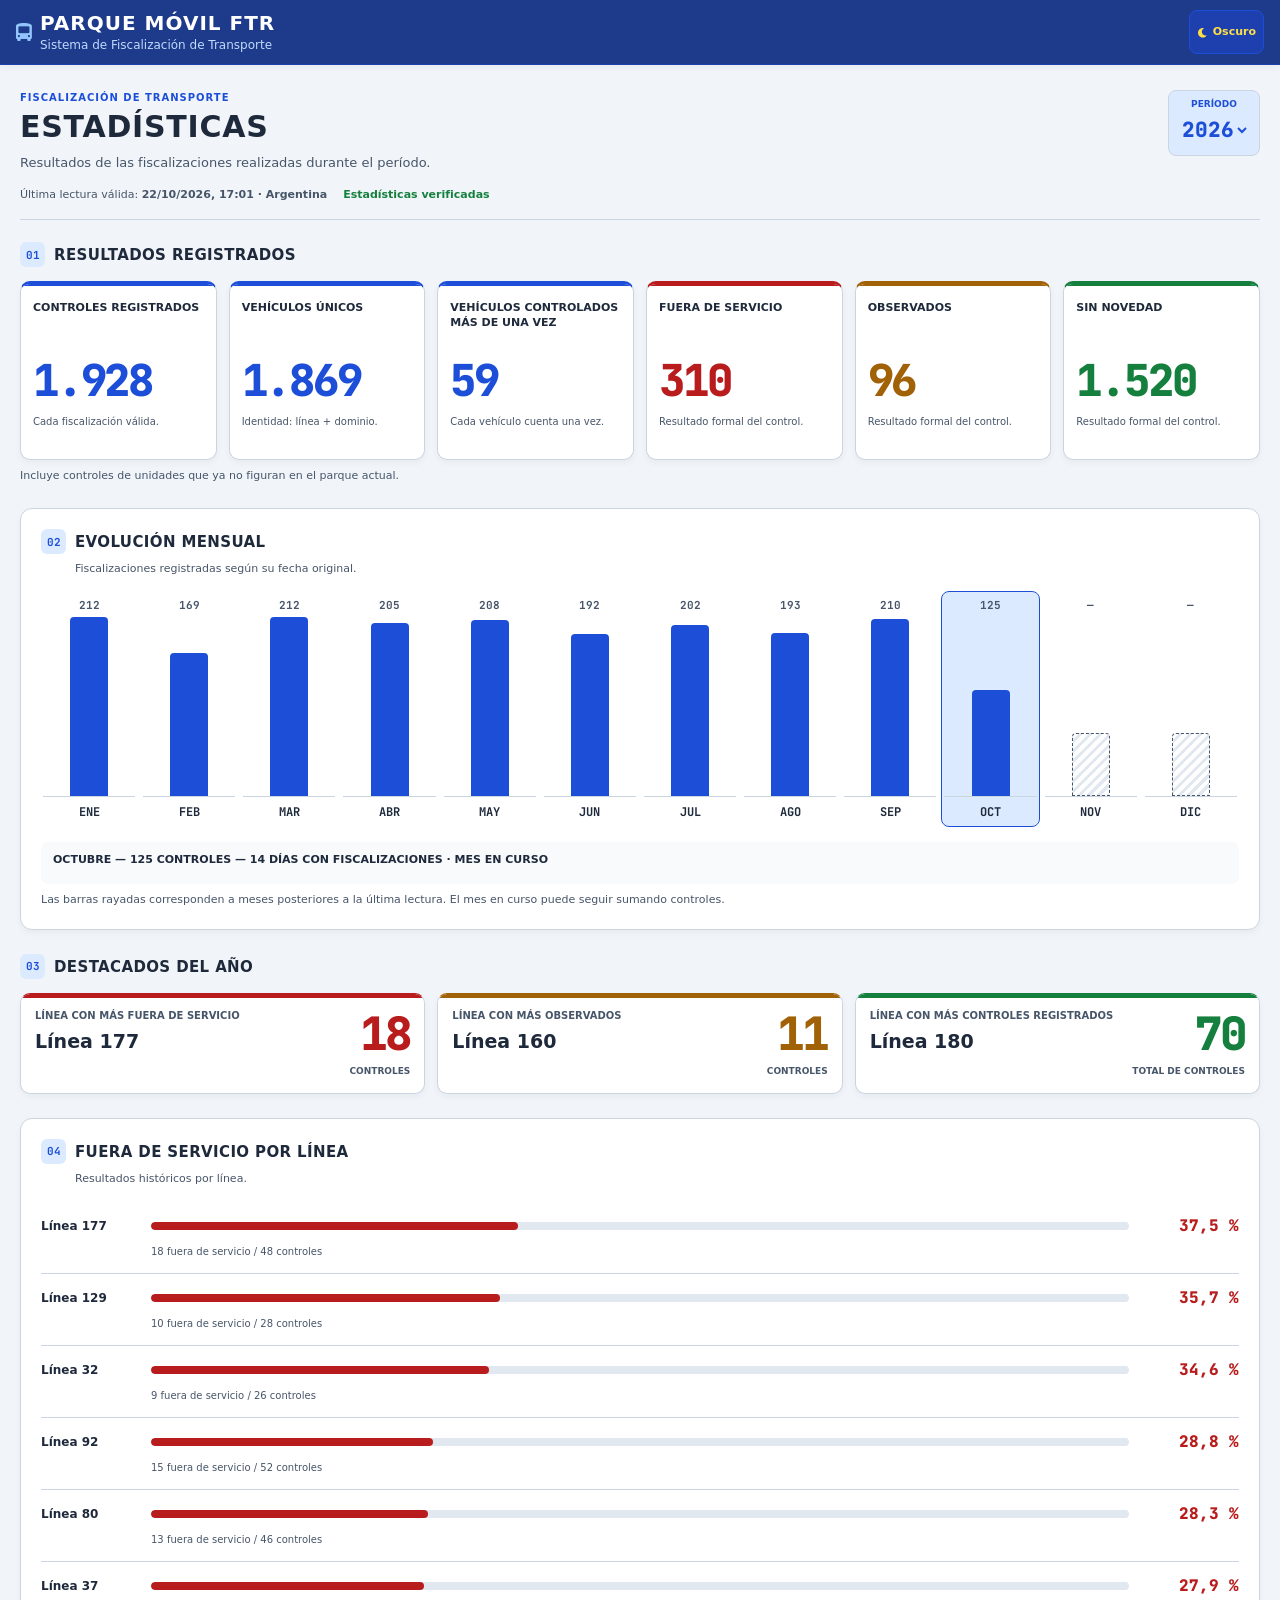
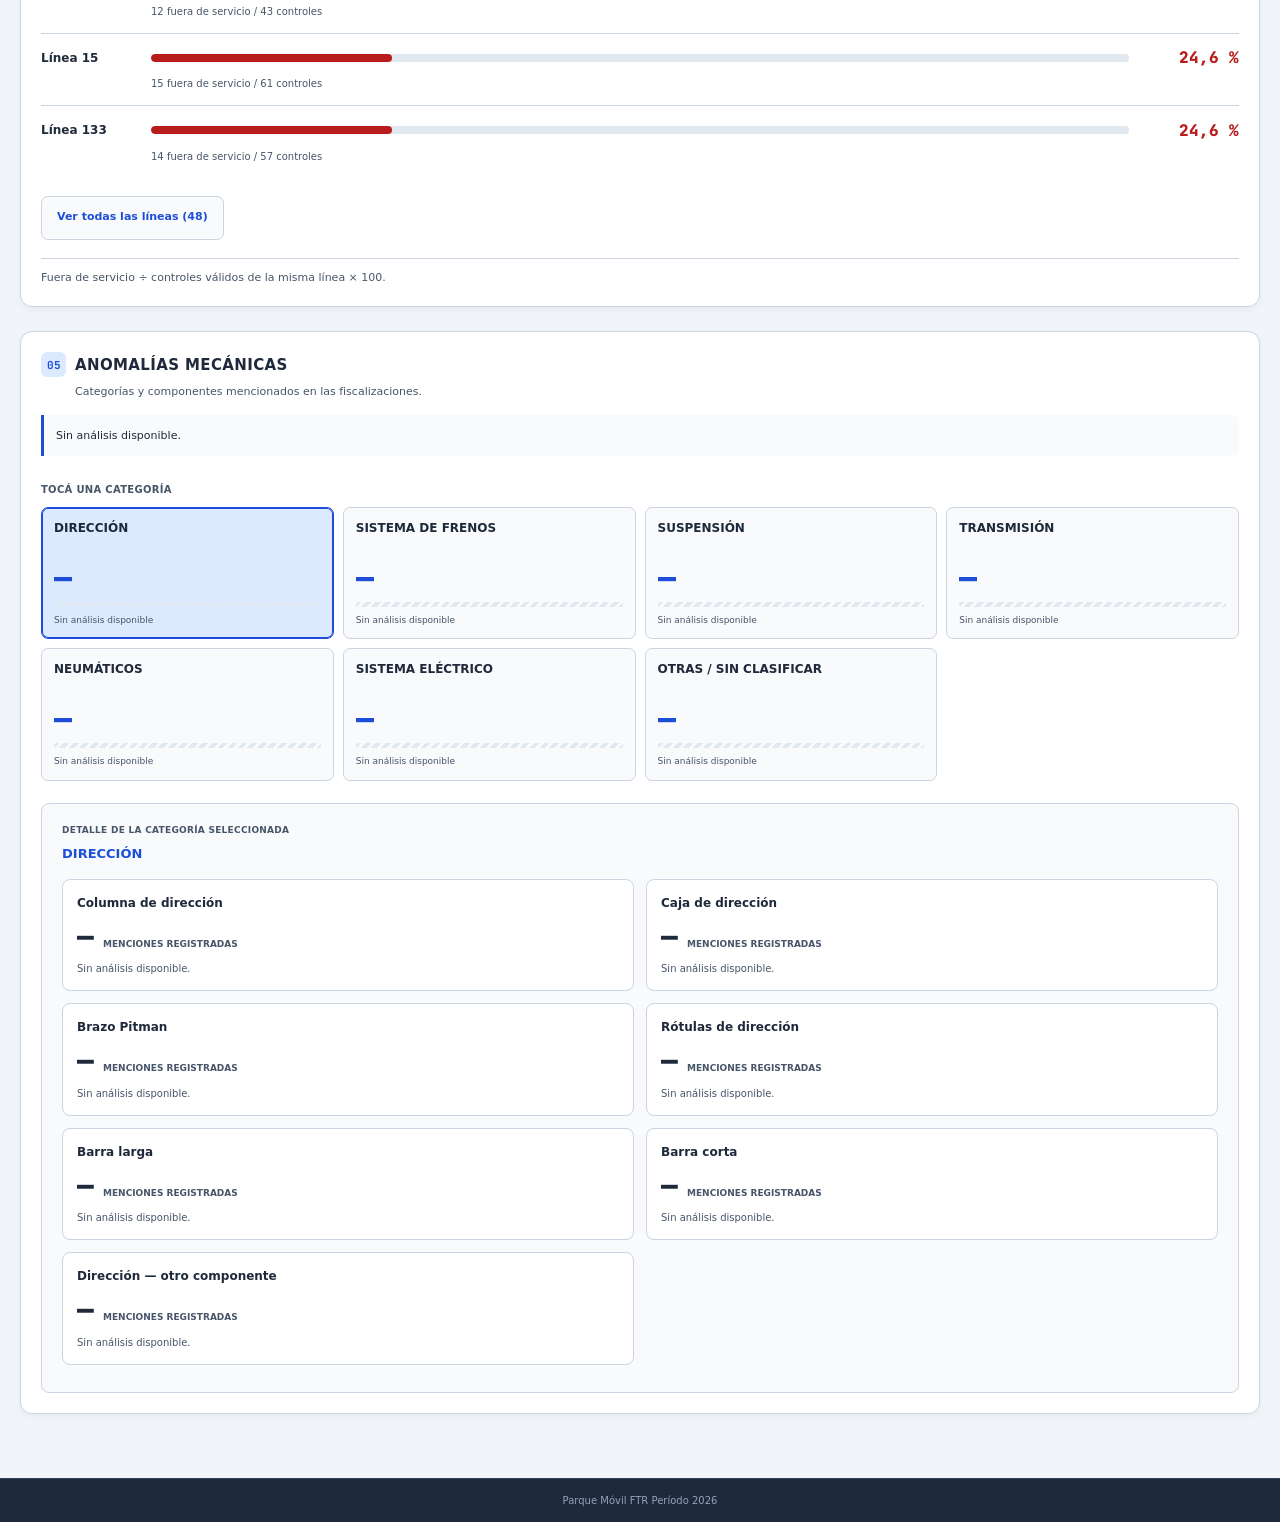
==== estadisticas.html @ b4855cb6 "FTR: diccionario administrativo, historicos aislados y cliente 06.3.5" ====
<!DOCTYPE html>
<html lang="es" class="light">
<head>
  <meta charset="utf-8">
  <meta name="viewport" content="width=device-width, initial-scale=1">
  <meta name="robots" content="noindex">
  <title>Estadísticas — Parque Móvil FTR</title>
  <link rel="preconnect" href="https://fonts.googleapis.com">
  <link rel="preconnect" href="https://fonts.gstatic.com" crossorigin>
  <link href="https://fonts.googleapis.com/css2?family=JetBrains+Mono:wght@700;800&display=swap" rel="stylesheet">
  <link href="https://cdnjs.cloudflare.com/ajax/libs/font-awesome/6.0.0/css/all.min.css" rel="stylesheet">
  <link rel="stylesheet" href="ftr-estadisticas.css">
  <script>try { document.documentElement.classList.toggle('dark', localStorage.getItem('theme') === 'dark' || (!localStorage.getItem('theme') && matchMedia('(prefers-color-scheme: dark)').matches)); } catch (_) {}</script>
  <script src="ftr-datos.js" defer></script>
  <script src="ftr-estadisticas.js" defer></script>
</head>
<body>
  <header class="site-header">
    <div class="header-inner">
      <div class="brand"><i class="fa-solid fa-bus-simple" aria-hidden="true"></i><div><div class="brand-title">Parque Móvil FTR</div><p>Sistema de Fiscalización de Transporte</p></div></div>
      <button id="themeButton" class="theme-button" type="button" aria-label="Cambiar a modo oscuro"><i id="themeIcon" class="fa-solid fa-moon" aria-hidden="true"></i><span id="themeText">Oscuro</span></button>
    </div>
  </header>
  <main id="statistics" data-status="loading">
    <div class="page-heading"><div><p class="eyebrow">FISCALIZACIÓN DE TRANSPORTE</p><h1>ESTADÍSTICAS</h1><p class="subtitle">Resultados de las fiscalizaciones realizadas durante el período.</p></div><div class="period-badge"><label for="periodSelect">PERÍODO</label><select id="periodSelect" aria-label="Período estadístico" disabled><option>—</option></select></div></div>
    <div class="reading-meta"><p>Última lectura válida: <time id="lastRead">—</time></p><span id="availability" class="availability" role="status">Verificando datos…</span></div>
    <p id="loadError" class="notice" hidden></p>
    <p id="historicalNote" class="section-note historical-note" hidden></p>
    <noscript><p class="notice">Activá JavaScript para consultar las estadísticas y sus gráficos.</p></noscript>

    <section aria-labelledby="resultsTitle">
      <div class="section-heading"><span class="section-number" aria-hidden="true">01</span><h2 id="resultsTitle">RESULTADOS REGISTRADOS</h2></div>
      <div id="metrics" class="metric-grid" aria-busy="true"></div>
      <p class="section-note">Incluye controles de unidades que ya no figuran en el parque actual.</p>
    </section>

    <section class="panel" aria-labelledby="monthlyTitle">
      <div class="section-heading"><span class="section-number" aria-hidden="true">02</span><div><h2 id="monthlyTitle">EVOLUCIÓN MENSUAL</h2><p class="section-note">Fiscalizaciones registradas según su fecha original.</p></div></div>
      <div id="months" class="month-chart" role="group" aria-label="Controles registrados por mes"></div>
      <p id="monthSelection" class="chart-selection" aria-live="polite">Tocá un mes para consultar controles y días con fiscalizaciones.</p>
      <p class="section-note">Las barras rayadas corresponden a meses posteriores a la última lectura. El mes en curso puede seguir sumando controles.</p>
    </section>

    <section aria-labelledby="highlightsTitle">
      <div class="section-heading"><span class="section-number" aria-hidden="true">03</span><h2 id="highlightsTitle">DESTACADOS DEL AÑO</h2></div>
      <div id="highlights" class="highlight-grid"></div>
    </section>

    <section class="panel" aria-labelledby="proportionTitle">
      <div class="section-heading"><span class="section-number" aria-hidden="true">04</span><div><h2 id="proportionTitle">FUERA DE SERVICIO POR LÍNEA</h2><p class="section-note">Resultados históricos por línea.</p></div></div>
      <div id="ratios" class="ratio-list"></div>
      <button id="showLines" type="button" class="secondary-button" aria-expanded="false" hidden>Ver todas las líneas</button>
      <div id="smallSamples" hidden><h3 class="subheading">MUESTRAS PEQUEÑAS O SIN CONTROLES</h3><p class="section-note">Se muestran aparte. Con pocos controles, un caso puede cambiar mucho el porcentaje.</p><div id="smallRatios" class="ratio-list"></div></div>
      <p class="section-note formula">Fuera de servicio ÷ controles válidos de la misma línea × 100.</p>
    </section>

    <section class="panel" aria-labelledby="mechanicsTitle">
      <div class="section-heading"><span class="section-number" aria-hidden="true">05</span><div><h2 id="mechanicsTitle">ANOMALÍAS MECÁNICAS</h2><p class="section-note">Categorías y componentes mencionados en las fiscalizaciones.</p></div></div>
      <p id="mechanicsStatus" class="notice">Sin análisis disponible.</p>
      <p id="mechanicsCoverage" class="section-note"></p>
      <div class="mechanics-layout"><div><p class="subheading">TOCÁ UNA CATEGORÍA</p><div id="categories" class="category-list" role="group" aria-label="Categorías mecánicas"></div></div><div id="componentPanel" class="component-panel" role="region" aria-labelledby="componentTitle" aria-live="polite"><p class="subheading">DETALLE DE LA CATEGORÍA SELECCIONADA</p><h3 id="componentTitle">DIRECCIÓN</h3><div id="components" class="component-grid"></div><p id="componentNote" class="section-note"></p></div></div>
    </section>
  </main>
  <footer>Parque Móvil FTR <span id="footerPeriod"></span></footer>
</body>
</html>
---- ftr-estadisticas.css ----
:root{color-scheme:light;--bg:#f1f5f9;--panel:#fff;--ink:#1e293b;--muted:#475569;--line:#cbd5e1;--soft:#f8fafc;--blue:#1d4ed8;--blue-soft:#dbeafe;--red:#b91c1c;--orange:#92400e;--green:#15803d;--track:#e2e8f0;--shadow:0 3px 7px #0f172a0b}
:root.dark{color-scheme:dark;--bg:#020617;--panel:#0f172a;--ink:#f1f5f9;--muted:#94a3b8;--line:#334155;--soft:#1e293b;--blue:#60a5fa;--blue-soft:#172554;--red:#f87171;--orange:#fbbf24;--green:#4ade80;--track:#263449;--shadow:0 3px 7px #0002}
*{box-sizing:border-box}body{margin:0;background:var(--bg);color:var(--ink);font-family:ui-sans-serif,system-ui,-apple-system,BlinkMacSystemFont,"Segoe UI",sans-serif;line-height:1.5}button{font:inherit;color:inherit;cursor:pointer}button:focus-visible{outline:3px solid var(--blue);outline-offset:3px}button:disabled{cursor:default}p,h1,h2,h3{margin:0}[hidden]{display:none!important}.site-header{background:#1e3a8a;color:#fff;border-bottom:1px solid #1e40af;box-shadow:var(--shadow)}.dark .site-header{background:#0f172a;border-color:#1e293b}.header-inner{max-width:1280px;margin:auto;padding:10px 12px;display:flex;justify-content:space-between;align-items:center;gap:8px}.brand{display:flex;align-items:center;gap:8px}.brand>i{font-size:18px;color:#93c5fd}.brand-title{font-size:16px;font-weight:900;letter-spacing:.05em;line-height:1.25;text-transform:uppercase}.brand p{font-size:9px;color:#bfdbfe}.dark .brand p{color:#94a3b8}.theme-button{display:flex;align-items:center;justify-content:center;gap:5px;min-width:44px;min-height:44px;background:#1e40af;border:1px solid #1d4ed8;border-radius:8px;color:#fde047;font-weight:700;font-size:11px;padding:7px}.dark .theme-button{background:#1e293b;border-color:#334155}.theme-button span{display:none}main{max-width:1280px;padding:22px 12px 32px;margin:auto}.page-heading{display:flex;align-items:flex-start;justify-content:space-between;gap:12px}.eyebrow{font-size:9px;letter-spacing:.1em;color:var(--blue);font-weight:800;margin-bottom:4px}h1{font-size:25px;letter-spacing:.025em;font-weight:900;line-height:1.2}.subtitle{font-size:12px;color:var(--muted);max-width:480px;margin-top:8px}.period-badge{flex-shrink:0;text-align:center;background:var(--blue-soft);border:1px solid var(--line);border-radius:8px;color:var(--blue);font-size:9px;font-weight:800;padding:7px 10px}.period-badge strong{display:block;font:800 21px "JetBrains Mono",monospace}.reading-meta{display:flex;flex-wrap:wrap;align-items:center;gap:8px 16px;padding:14px 0 16px;color:var(--muted);font-size:10px;border-bottom:1px solid var(--line);margin-bottom:22px}.reading-meta time{font-weight:700}.availability{font-weight:700;color:var(--green)}.availability.error{color:var(--orange)}section{margin:0 0 24px}.section-heading{display:flex;align-items:flex-start;gap:9px;margin-bottom:14px}.section-number{display:inline-flex;align-items:center;justify-content:center;flex-shrink:0;background:var(--blue-soft);color:var(--blue);width:25px;height:25px;border-radius:6px;font:700 11px "JetBrains Mono",monospace}h2{font-size:13px;line-height:1.4;font-weight:900;letter-spacing:.025em;padding-top:3px}.section-note{font-size:11px;line-height:1.6;color:var(--muted);margin-top:7px}.panel{background:var(--panel);border:1px solid var(--line);border-radius:12px;padding:16px 12px;box-shadow:var(--shadow)}.metric-grid{display:grid;grid-template-columns:repeat(2,minmax(0,1fr));gap:9px}.metric{position:relative;min-width:0;padding:14px 12px;background:var(--panel);border:1px solid var(--line);border-top:3px solid var(--blue);border-radius:10px;box-shadow:var(--shadow)}.metric-label{font-size:10px;font-weight:800;line-height:1.4;min-height:42px;max-width:170px}.metric-value{font:800 29px "JetBrains Mono",monospace;letter-spacing:-.05em;line-height:1.4;color:var(--blue)}.metric-help{font-size:10px;color:var(--muted);line-height:1.4;min-height:28px}.metric.red{border-top-color:var(--red)}.metric.red .metric-value{color:var(--red)}.metric.orange{border-top-color:var(--orange)}.metric.orange .metric-value{color:var(--orange)}.metric.green{border-top-color:var(--green)}.metric.green .metric-value{color:var(--green)}.month-chart{display:grid;grid-template-columns:repeat(6,minmax(0,1fr));gap:16px 4px}.month{border:0;border-radius:7px;background:transparent;padding:6px 2px;min-width:0;min-height:44px}.month[aria-pressed=true]{background:var(--blue-soft);outline:1px solid var(--blue)}.bar-well{display:flex;align-items:flex-end;justify-content:center;height:108px;width:100%;border-bottom:1px solid var(--line)}.month-bar{width:min(70%,38px);height:var(--height,0%);background:var(--blue);border-radius:4px 4px 0 0;min-height:2px}.month.future .month-bar{height:35%;min-height:20px;border:1px dashed var(--muted);background:repeating-linear-gradient(135deg,transparent,transparent 4px,var(--track) 4px,var(--track) 7px)}.month.zero .month-bar{height:2px;background:var(--muted)}.month-label{display:block;margin-top:7px;font:700 10px "JetBrains Mono",monospace}.month-number{display:block;font:700 10px "JetBrains Mono",monospace;color:var(--muted);margin-bottom:5px}.chart-selection{border-radius:7px;background:var(--soft);padding:10px 12px;font-size:11px;font-weight:800;min-height:42px;margin-top:16px}.highlight-grid{display:grid;gap:9px}.highlight{padding:14px;border:1px solid var(--line);border-radius:10px;background:var(--panel);display:grid;grid-template-columns:minmax(0,1fr) auto;gap:9px;align-items:center;box-shadow:var(--shadow)}.highlight h3{font-size:10px;font-weight:800;line-height:1.5;color:var(--muted)}.highlight .winner{font-size:19px;font-weight:900;margin-top:4px}.highlight .count{font:800 25px "JetBrains Mono",monospace;color:var(--blue);text-align:right}.highlight .unit{font-size:9px;color:var(--muted);text-align:right}.tie{font-size:10px;color:var(--muted)}.ranking-note{font-size:11px;line-height:1.6;color:var(--muted);padding:10px 12px;background:var(--soft);border-radius:7px;margin-bottom:17px}.ratio-list{display:grid;gap:14px}.ratio-row{min-width:0}.ratio-label{display:flex;justify-content:space-between;gap:8px;align-items:baseline;font-size:12px;font-weight:800}.ratio-value{font:800 15px "JetBrains Mono",monospace;color:var(--red)}.track{height:7px;border-radius:4px;background:var(--track);overflow:hidden;margin:6px 0}.fill{height:100%;width:var(--width,0%);background:var(--red);border-radius:4px}.ratio-detail{font-size:10px;color:var(--muted)}.secondary-button{min-height:44px;margin-top:18px;border:1px solid var(--line);border-radius:7px;padding:9px 15px;font-size:11px;font-weight:800;background:var(--soft);color:var(--blue)}.secondary-button:hover{background:var(--blue-soft)}.subheading{font-size:10px;font-weight:800;letter-spacing:.03em;margin:14px 0 10px;color:var(--muted)}.formula{margin-top:18px;border-top:1px solid var(--line);padding-top:10px}.notice{background:var(--soft);border-left:3px solid var(--blue);border-radius:0 7px 7px 0;padding:12px;font-size:11px;line-height:1.6}.mechanics-layout{display:grid;gap:16px;margin-top:12px}.category-list{display:grid;gap:7px}.category{background:var(--soft);border:1px solid transparent;border-radius:7px;padding:12px;text-align:left;min-height:57px;width:100%}.category[aria-pressed=true]{background:var(--blue-soft);border-color:var(--blue)}.category-label{display:flex;align-items:center;justify-content:space-between;gap:8px;font-size:11px;font-weight:800}.category-value{font:700 12px "JetBrains Mono",monospace;color:var(--blue)}.category .track{height:5px;margin-bottom:0}.category .fill{background:var(--blue)}.category.pending .track{background:repeating-linear-gradient(135deg,var(--track),var(--track) 4px,transparent 4px,transparent 7px)}.component-panel{border:1px solid var(--line);border-radius:8px;padding:15px;background:var(--soft);align-self:start}.component-panel h3{font-size:13px;font-weight:900;color:var(--blue);margin-bottom:8px}.component{padding:10px 0;border-bottom:1px solid var(--line)}.component:last-child{border-bottom:0}.component-label{display:flex;justify-content:space-between;gap:10px;font-size:12px;font-weight:700}.component-count{font-family:"JetBrains Mono",monospace;flex-shrink:0}.component-states{font-size:10px;color:var(--muted);margin-top:5px;line-height:1.6}.mechanics-note{margin-top:15px}.empty{font-size:12px;color:var(--muted);padding:12px 0}footer{background:#1e293b;color:#94a3b8;text-align:center;font-size:10px;padding:14px;border-top:1px solid #334155}.dark footer{background:#020617}
@media(min-width:640px){.brand-title{font-size:20px}.brand p{font-size:12px}.theme-button span{display:inline}.header-inner{padding:10px 16px}main{padding:25px 20px 40px}.eyebrow{font-size:10px}h1{font-size:30px}.subtitle{font-size:13px}.reading-meta{font-size:11px}.panel{padding:20px}.metric-grid{grid-template-columns:repeat(3,minmax(0,1fr));gap:12px}.metric-label{font-size:11px}.highlight-grid{grid-template-columns:repeat(3,minmax(0,1fr));gap:12px}.highlight{display:block}.highlight .count,.highlight .unit{text-align:left}.highlight .count{margin-top:10px}.mechanics-layout{grid-template-columns:1fr 1fr;gap:22px}.month-chart{grid-template-columns:repeat(12,minmax(0,1fr))}.bar-well{height:158px}.month-label{font-size:10px}h2{font-size:15px}.ratio-list{grid-template-columns:repeat(2,minmax(0,1fr));gap:16px 28px}.ratio-value{font-size:16px}}
@media(min-width:1180px){.metric-grid{grid-template-columns:repeat(6,minmax(0,1fr))}.metric-value{font-size:32px}.metric-label{min-height:46px}.bar-well{height:180px}.month-label{font-size:12px}.month-number{font-size:11px}.highlight{display:grid}.highlight .count,.highlight .unit{text-align:right}.highlight .count{margin-top:0}}
@media(prefers-reduced-motion:no-preference){button{transition:background-color .15s,border-color .15s}}

/* V2: conservar la composición FTR; enfatizar cifras y ordenar los detalles. */
:root { --orange:#a16207; --amber-bar:#eab308; --neutral:#64748b; }
:root.dark { --orange:#fbbf24; --amber-bar:#fbbf24; --neutral:#94a3b8; }
select { font:inherit; }
select:focus-visible { outline:3px solid var(--blue); outline-offset:3px; }
.period-badge { padding:7px 9px; min-width:86px; }
.period-badge label { display:block; }
.period-badge select { display:block; width:100%; min-height:36px; background:transparent; color:var(--blue); border:0; font:800 21px "JetBrains Mono",monospace; cursor:pointer; }
.period-badge option { color:var(--ink); background:var(--panel); }
.historical-note { margin:-10px 0 22px; padding:10px 12px; border-left:3px solid var(--blue); background:var(--soft); }
.metric { padding:15px 12px; display:grid; grid-template-rows:minmax(42px,auto) 1fr auto; gap:8px; }
.metric-value { font-size:clamp(36px,9vw,44px); line-height:1.2; align-self:center; font-variant-numeric:tabular-nums; }
.metric-label { min-height:42px; }
.metric-help { min-height:28px; }
.highlight { align-items:start; }
.highlight .count { font-size:40px; line-height:1.15; letter-spacing:-.06em; font-variant-numeric:tabular-nums; }
.highlight.red .count { color:var(--red); }
.highlight.orange .count { color:var(--orange); }
.highlight.green .count { color:var(--green); }
.highlight .unit { margin-top:5px; font-size:9px; font-weight:700; }
.ratio-list { grid-template-columns:minmax(0,1fr); gap:0; }
.ratio-row { padding:12px 0; border-bottom:1px solid var(--line); }
.ratio-row:last-child { border:0; }
.ratio-label { min-height:24px; }
.ratio-value { min-width:80px; text-align:right; font-variant-numeric:tabular-nums; }
.ratio-row .track { height:8px; }
.ratio-detail { line-height:1.5; }
.mechanics-layout { grid-template-columns:minmax(0,1fr); gap:22px; }
.category-list { grid-template-columns:repeat(2,minmax(0,1fr)); gap:9px; }
.category { padding:12px; min-width:0; border-color:var(--line); }
.category-label { display:flex; flex-direction:column; align-items:flex-start; gap:7px; font-size:11px; line-height:1.4; }
.category-label>span:first-child { min-height:31px; }
.category-value { font-size:30px; font-weight:800; line-height:1.15; letter-spacing:-.04em; }
.category-unit { display:block; color:var(--muted); font-size:9px; margin-top:7px; line-height:1.4; }
.category[aria-pressed=true] { box-shadow:inset 0 0 0 1px var(--blue); }
.component-panel { width:100%; padding:14px; }
.component-panel>.subheading { margin:0 0 7px; font-size:9px; }
.component-panel h3 { margin-bottom:15px; }
.component-grid { display:grid; grid-template-columns:minmax(0,1fr); gap:12px; }
.component { min-width:0; padding:14px; border:1px solid var(--line); border-radius:8px; background:var(--panel); }
.component:last-child { border:1px solid var(--line); }
.component-name { font-size:12px; font-weight:800; margin:0; line-height:1.5; }
.component-total { display:flex; align-items:baseline; gap:9px; margin:8px 0; }
.component-count { font:800 28px "JetBrains Mono",monospace; line-height:1.2; }
.component-total>span { color:var(--muted); font-size:9px; font-weight:700; }
.component-status { color:var(--muted); font-size:10px; margin-top:5px; }
.empty-component .component-count { color:var(--muted); }
.state-bar { width:100%; height:13px; border-radius:5px; overflow:hidden; display:flex; background:var(--track); margin:12px 0; }
.state-segment { display:block; width:var(--share); height:100%; flex-shrink:0; }
.state-segment.red { background:var(--red); }
.state-segment.orange { background:var(--amber-bar); }
.state-segment.green { background:var(--green); }
.state-segment.neutral { background:var(--neutral); }
.state-legend { display:grid; grid-template-columns:repeat(3,minmax(0,1fr)); gap:9px 7px; }
.state-item { display:flex; flex-direction:column; align-items:flex-start; font-size:9px; line-height:1.45; color:var(--muted); }
.state-item strong { font:800 17px "JetBrains Mono",monospace; }
.state-item.red strong { color:var(--red); }
.state-item.orange strong { color:var(--orange); }
.state-item.green strong { color:var(--green); }
.state-item.neutral { grid-column:1/-1; display:flex; flex-direction:row; gap:7px; align-items:baseline; border-top:1px solid var(--line); padding-top:8px; }
.state-percent { font-weight:700; }
@media(min-width:640px) {
  .metric-value { font-size:44px; }
  .category-list { grid-template-columns:repeat(3,minmax(0,1fr)); }
  .category-label { font-size:12px; }
  .category-label>span:first-child { min-height:34px; }
  .component-grid { grid-template-columns:repeat(2,minmax(0,1fr)); }
  .component-panel { padding:20px; }
  .highlight .count { font-size:44px; }
}
@media(min-width:960px) {
  .category-list { grid-template-columns:repeat(4,minmax(0,1fr)); }
  .ratio-row { display:grid; grid-template-columns:90px minmax(0,1fr) 90px; column-gap:20px; row-gap:4px; align-items:center; min-height:72px; }
  .ratio-label { display:contents; }
  .ratio-label>span:first-child { grid-column:1; grid-row:1; }
  .ratio-value { grid-column:3; grid-row:1; }
  .ratio-row .track { grid-column:2; grid-row:1; margin:0; }
  .ratio-detail { grid-column:2/4; grid-row:2; }
}
@media(min-width:1180px) {
  .metric { padding:16px 12px; }
  .metric-label { min-height:46px; }
  .highlight .count { font-size:46px; }
  .highlight { grid-template-columns:minmax(0,1fr) auto; }
}

/* Acentos de 5 px dentro de las tarjetas: no desplazan contenido. */
.metric,.highlight{position:relative;overflow:hidden}
.metric::before,.highlight::before{content:"";position:absolute;inset:0 0 auto;height:2px;background:var(--blue);pointer-events:none}
.highlight::before{height:4px}
.highlight{border-top-color:var(--blue)}
.highlight.red{border-top-color:var(--red)}
.highlight.orange{border-top-color:var(--orange)}
.highlight.green{border-top-color:var(--green)}
.metric.red::before,.highlight.red::before{background:var(--red)}
.metric.orange::before,.highlight.orange::before{background:var(--orange)}
.metric.green::before,.highlight.green::before{background:var(--green)}
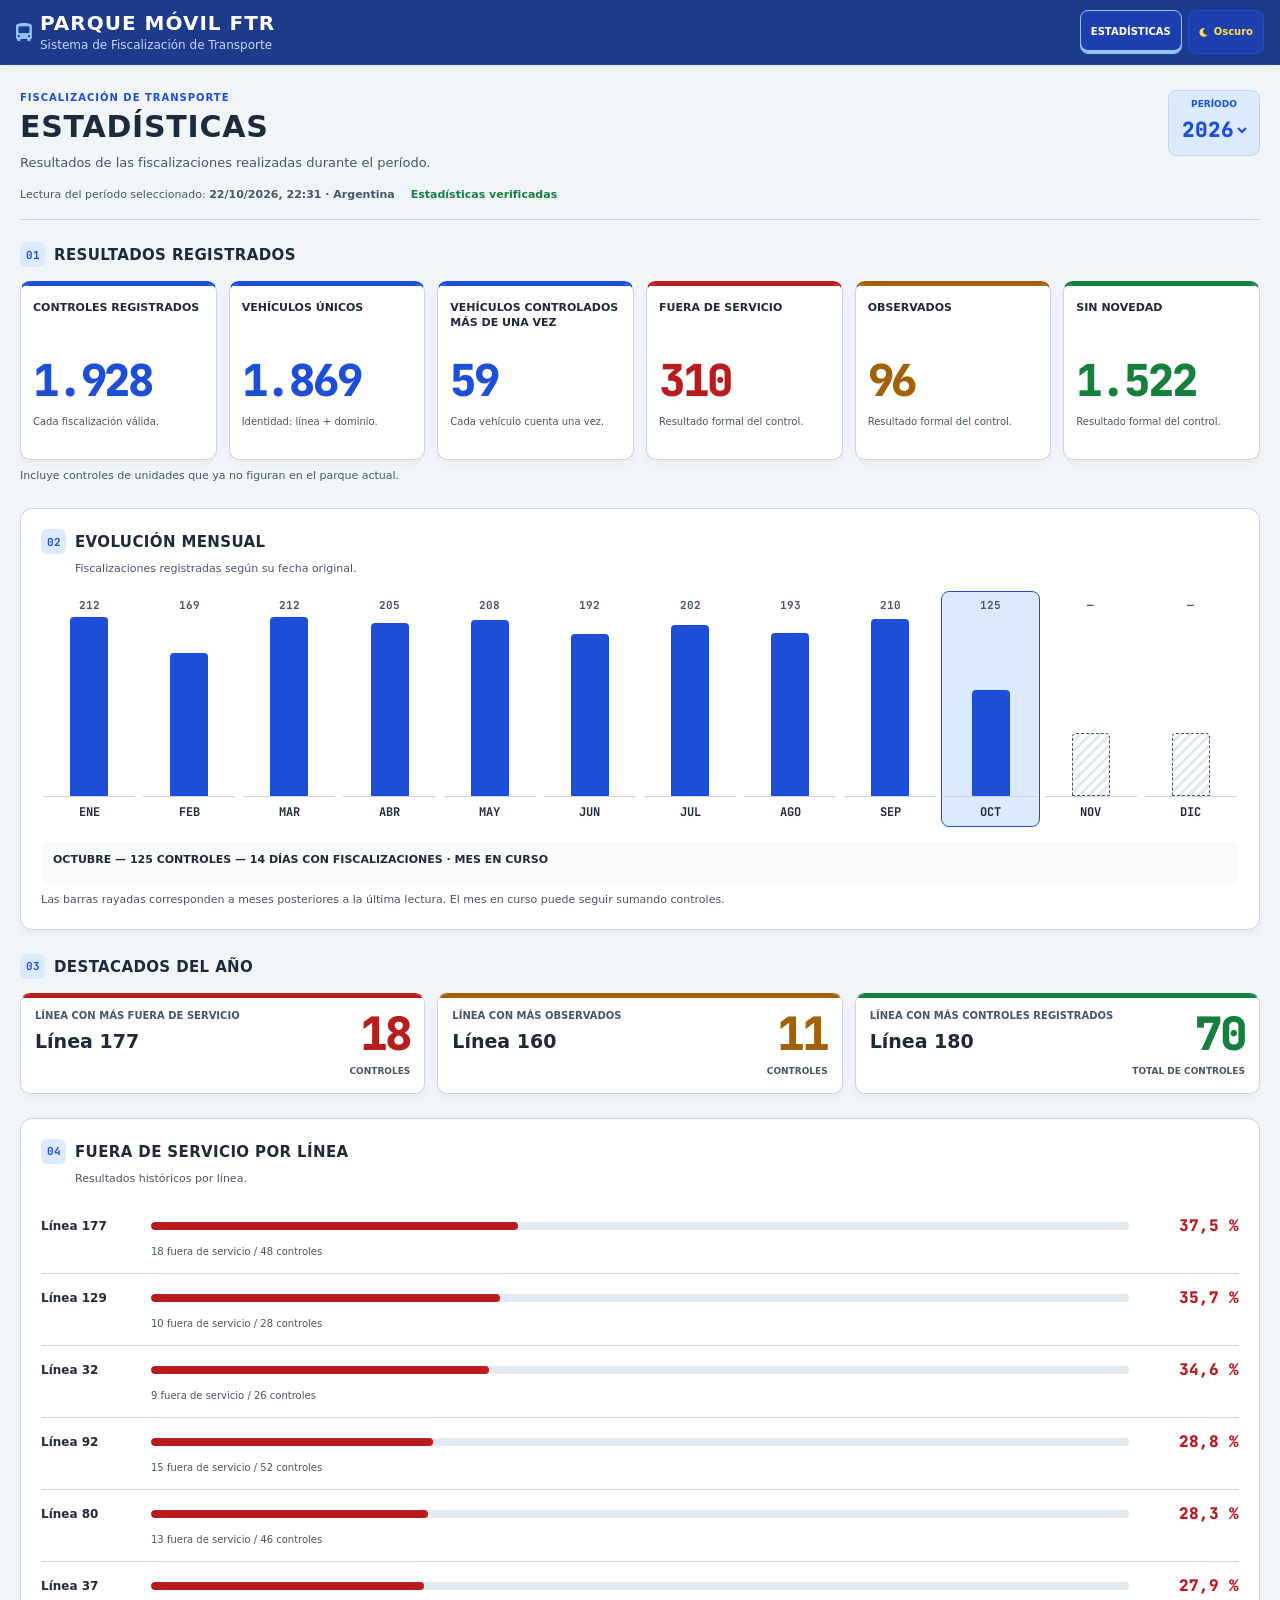
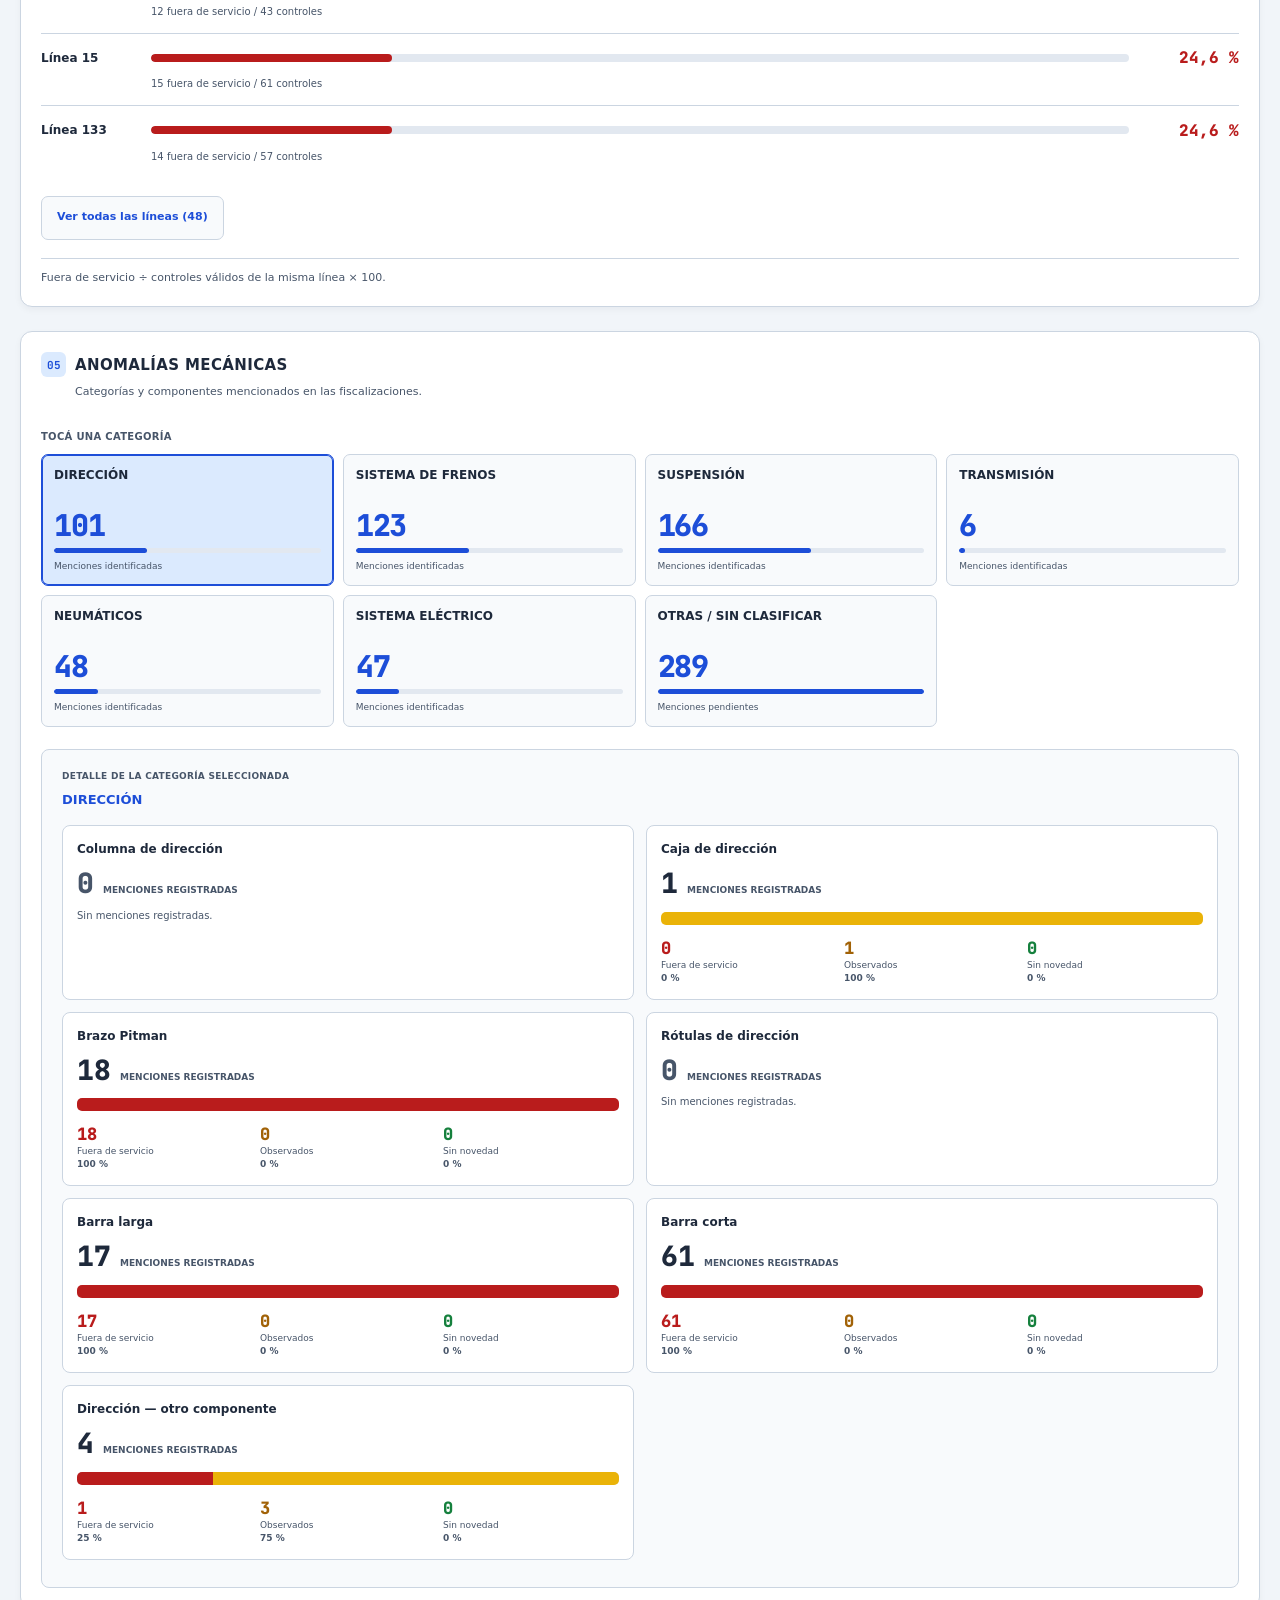
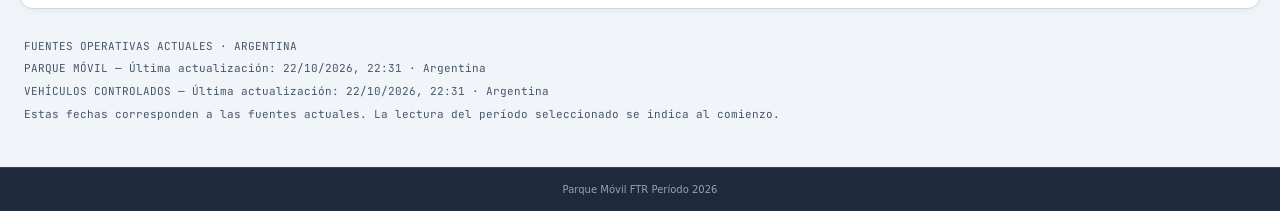
==== commit f2051aa1: "FTR: navegación pública y revisión mecánica protegida 06.3.6" ====
--- a/estadisticas.html
+++ b/estadisticas.html
@@ -13,17 +13,18 @@
   <script>try { document.documentElement.classList.toggle('dark', localStorage.getItem('theme') === 'dark' || (!localStorage.getItem('theme') && matchMedia('(prefers-color-scheme: dark)').matches)); } catch (_) {}</script>
   <script src="ftr-datos.js" defer></script>
   <script src="ftr-estadisticas.js" defer></script>
+<link rel="stylesheet" href="ftr-navegacion.css">
 </head>
 <body>
   <header class="site-header">
-    <div class="header-inner">
-      <div class="brand"><i class="fa-solid fa-bus-simple" aria-hidden="true"></i><div><div class="brand-title">Parque Móvil FTR</div><p>Sistema de Fiscalización de Transporte</p></div></div>
-      <button id="themeButton" class="theme-button" type="button" aria-label="Cambiar a modo oscuro"><i id="themeIcon" class="fa-solid fa-moon" aria-hidden="true"></i><span id="themeText">Oscuro</span></button>
+    <div class="header-inner ftr-header-row">
+      <a href="index.html" class="brand ftr-brand" aria-label="Parque Móvil FTR — Inicio"><i class="fa-solid fa-bus-simple" aria-hidden="true"></i><div><div class="brand-title">Parque Móvil FTR</div><p>Sistema de Fiscalización de Transporte</p></div></a>
+      <div class="ftr-header-actions"><a href="estadisticas.html" class="ftr-statistics-link" aria-current="page">ESTADÍSTICAS</a><button id="themeButton" class="theme-button" type="button" aria-label="Cambiar a modo oscuro"><i id="themeIcon" class="fa-solid fa-moon" aria-hidden="true"></i><span id="themeText">Oscuro</span></button></div>
     </div>
   </header>
   <main id="statistics" data-status="loading">
     <div class="page-heading"><div><p class="eyebrow">FISCALIZACIÓN DE TRANSPORTE</p><h1>ESTADÍSTICAS</h1><p class="subtitle">Resultados de las fiscalizaciones realizadas durante el período.</p></div><div class="period-badge"><label for="periodSelect">PERÍODO</label><select id="periodSelect" aria-label="Período estadístico" disabled><option>—</option></select></div></div>
-    <div class="reading-meta"><p>Última lectura válida: <time id="lastRead">—</time></p><span id="availability" class="availability" role="status">Verificando datos…</span></div>
+    <div class="reading-meta"><p>Lectura del período seleccionado: <time id="lastRead">—</time></p><span id="availability" class="availability" role="status">Verificando datos…</span></div>
     <p id="loadError" class="notice" hidden></p>
     <p id="historicalNote" class="section-note historical-note" hidden></p>
     <noscript><p class="notice">Activá JavaScript para consultar las estadísticas y sus gráficos.</p></noscript>
@@ -60,6 +61,7 @@
       <p id="mechanicsCoverage" class="section-note"></p>
       <div class="mechanics-layout"><div><p class="subheading">TOCÁ UNA CATEGORÍA</p><div id="categories" class="category-list" role="group" aria-label="Categorías mecánicas"></div></div><div id="componentPanel" class="component-panel" role="region" aria-labelledby="componentTitle" aria-live="polite"><p class="subheading">DETALLE DE LA CATEGORÍA SELECCIONADA</p><h3 id="componentTitle">DIRECCIÓN</h3><div id="components" class="component-grid"></div><p id="componentNote" class="section-note"></p></div></div>
     </section>
+    <div class="source-dates" aria-label="Actualizaciones de las fuentes operativas actuales"><p>FUENTES OPERATIVAS ACTUALES · ARGENTINA</p><p id="fechaParque">PARQUE MÓVIL — Última actualización: no disponible.</p><p id="fechaControlados">VEHÍCULOS CONTROLADOS — Última actualización: no disponible.</p><p>Estas fechas corresponden a las fuentes actuales. La lectura del período seleccionado se indica al comienzo.</p></div>
   </main>
   <footer>Parque Móvil FTR <span id="footerPeriod"></span></footer>
 </body>
--- a/ftr-estadisticas.css
+++ b/ftr-estadisticas.css
@@ -102,3 +102,5 @@
 .metric.red::before,.highlight.red::before{background:var(--red)}
 .metric.orange::before,.highlight.orange::before{background:var(--orange)}
 .metric.green::before,.highlight.green::before{background:var(--green)}
+
+.source-dates{font:10px/1.7 "JetBrains Mono",monospace;color:var(--muted);padding:4px;margin-top:16px}.source-dates p+p{margin-top:4px}@media(min-width:640px){.source-dates{font-size:11px}}
--- a/ftr-navegacion.css
+++ b/ftr-navegacion.css
@@ -0,0 +1,13 @@
+/* La navegación comparte el encabezado existente, incluido en teléfonos. */
+.ftr-header-row{gap:10px;flex-wrap:wrap}
+.ftr-brand{display:flex;align-items:center;gap:8px;min-width:0;color:inherit;text-decoration:none;border-radius:6px;cursor:pointer}
+.ftr-brand:hover{opacity:.88}
+.ftr-brand:focus-visible,.ftr-header-actions a:focus-visible,.ftr-header-actions button:focus-visible{outline:3px solid #facc15;outline-offset:3px}
+.ftr-header-actions{display:flex;align-items:center;gap:6px;flex-shrink:0;margin-left:auto}
+.ftr-header-actions button,.ftr-statistics-link{display:flex;align-items:center;justify-content:center;min-height:44px;min-width:44px;border:1px solid #1d4ed8;border-radius:8px;background:#1e40af;padding:7px 10px;font-size:10px;font-weight:800;line-height:1.2;text-decoration:none;color:#fff;white-space:nowrap}
+.ftr-header-actions button{color:#fde047}
+.dark .ftr-header-actions button,.dark .ftr-statistics-link{background:#1e293b;border-color:#334155}
+.ftr-statistics-link:hover{background:#1d4ed8}
+.ftr-statistics-link[aria-current=page]{box-shadow:inset 0 -3px #93c5fd;border-color:#93c5fd}
+.ftr-line-heading{flex:1;text-align:center;min-width:110px}
+@media(max-width:639px){.ftr-header-row .ftr-brand{flex:1;min-width:130px}.ftr-brand .brand-title,.ftr-brand h1{font-size:14px;letter-spacing:.025em}.ftr-brand p{font-size:9px}.ftr-header-row .ftr-line-heading{order:3;flex-basis:100%;margin:0}.ftr-header-actions{gap:5px}.ftr-statistics-link{padding:7px;font-size:9px}}
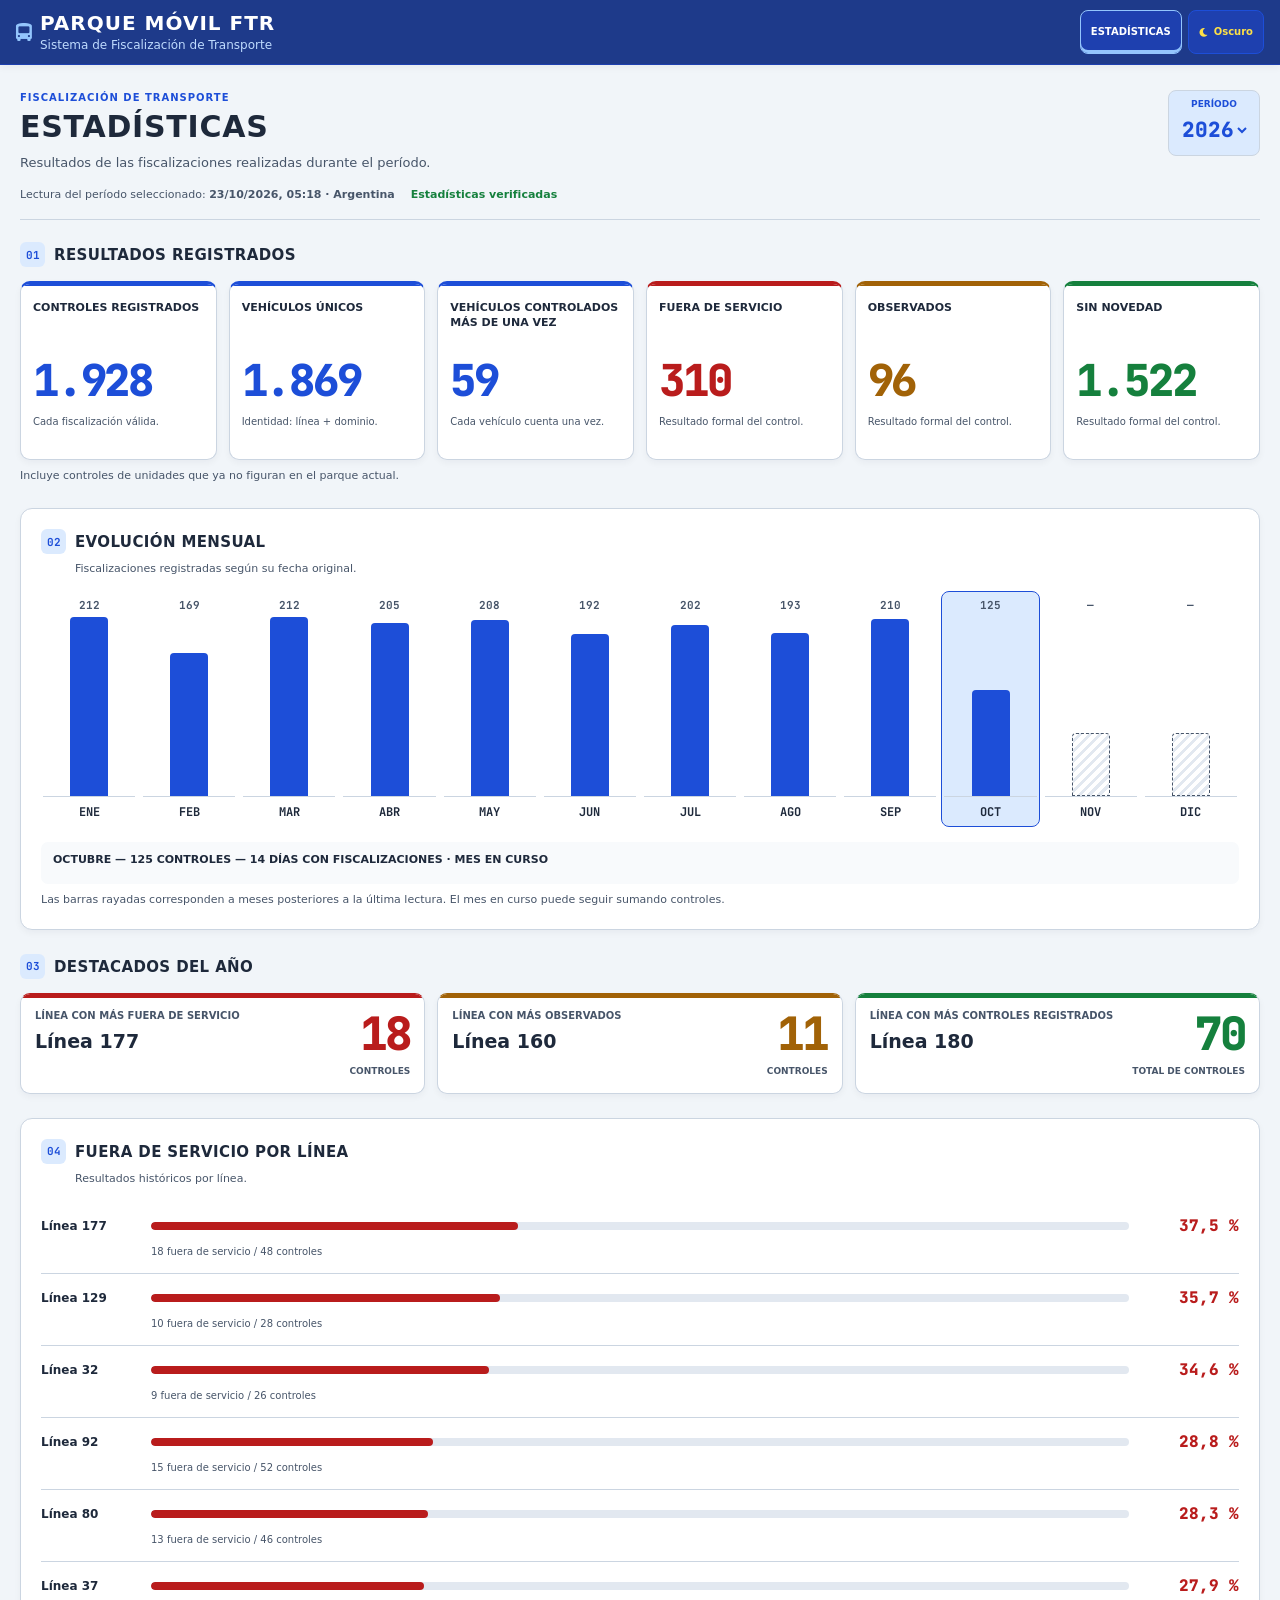
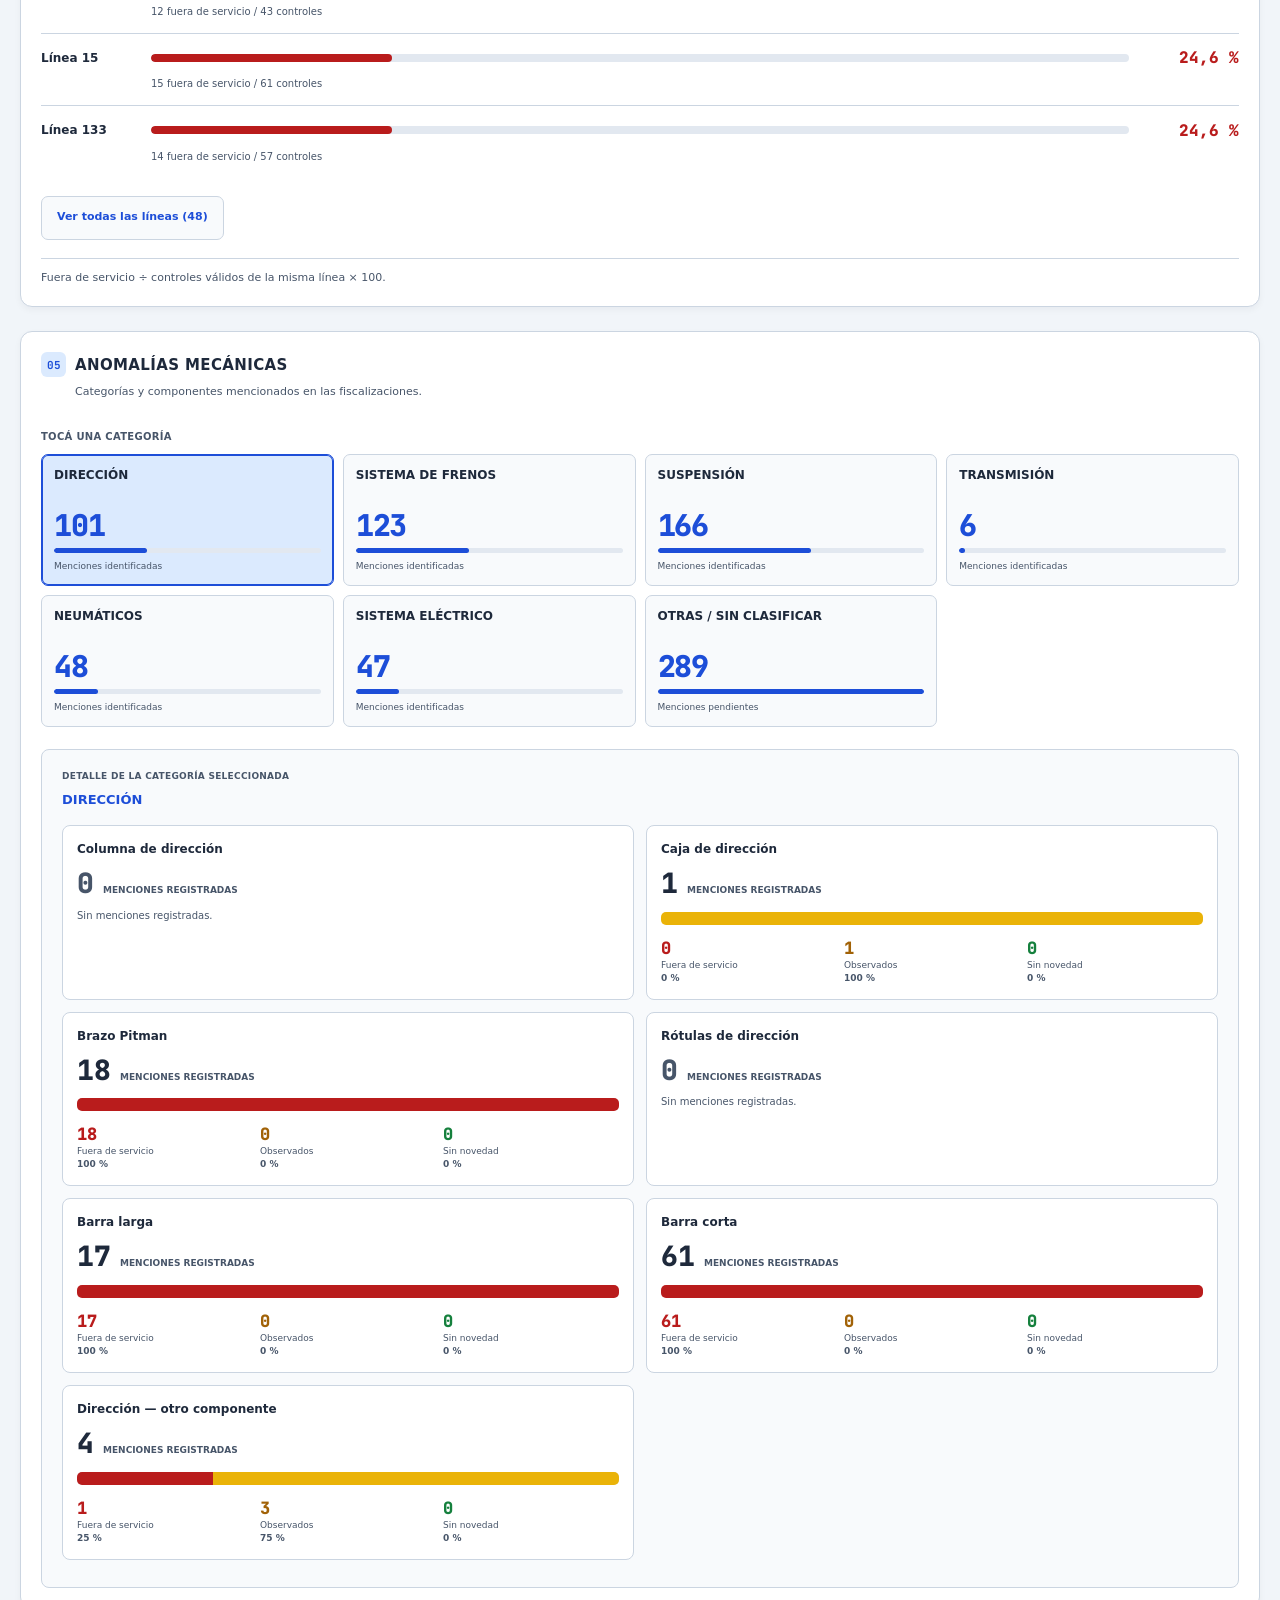
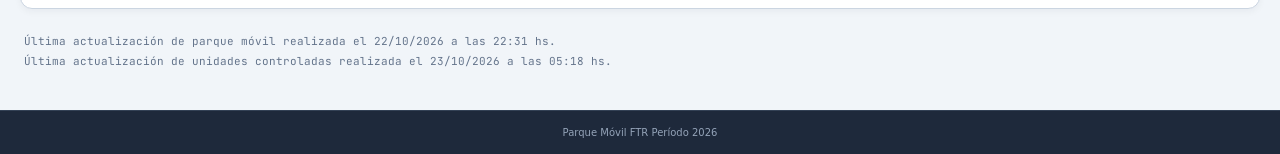
==== commit 4921e4a9: "Entrega completa Windows 06.3.7 y fechas públicas unificadas" ====
--- a/estadisticas.html
+++ b/estadisticas.html
@@ -61,7 +61,7 @@
       <p id="mechanicsCoverage" class="section-note"></p>
       <div class="mechanics-layout"><div><p class="subheading">TOCÁ UNA CATEGORÍA</p><div id="categories" class="category-list" role="group" aria-label="Categorías mecánicas"></div></div><div id="componentPanel" class="component-panel" role="region" aria-labelledby="componentTitle" aria-live="polite"><p class="subheading">DETALLE DE LA CATEGORÍA SELECCIONADA</p><h3 id="componentTitle">DIRECCIÓN</h3><div id="components" class="component-grid"></div><p id="componentNote" class="section-note"></p></div></div>
     </section>
-    <div class="source-dates" aria-label="Actualizaciones de las fuentes operativas actuales"><p>FUENTES OPERATIVAS ACTUALES · ARGENTINA</p><p id="fechaParque">PARQUE MÓVIL — Última actualización: no disponible.</p><p id="fechaControlados">VEHÍCULOS CONTROLADOS — Última actualización: no disponible.</p><p>Estas fechas corresponden a las fuentes actuales. La lectura del período seleccionado se indica al comienzo.</p></div>
+    <div class="ftr-update-dates"><div id="fechaParque">Última actualización de parque móvil realizada el -</div><div id="fechaControlados">Última actualización de unidades controladas realizada el -</div></div>
   </main>
   <footer>Parque Móvil FTR <span id="footerPeriod"></span></footer>
 </body>
--- a/ftr-estadisticas.css
+++ b/ftr-estadisticas.css
@@ -103,4 +103,5 @@
 .metric.orange::before,.highlight.orange::before{background:var(--orange)}
 .metric.green::before,.highlight.green::before{background:var(--green)}
 
-.source-dates{font:10px/1.7 "JetBrains Mono",monospace;color:var(--muted);padding:4px;margin-top:16px}.source-dates p+p{margin-top:4px}@media(min-width:640px){.source-dates{font-size:11px}}
+.page-heading>div:first-child{min-width:0}
+@media(max-width:359px){.page-heading{gap:8px}.page-heading h1{font-size:22px}.period-badge{min-width:78px}.header-inner .brand-title{overflow-wrap:anywhere}}
--- a/ftr-navegacion.css
+++ b/ftr-navegacion.css
@@ -11,3 +11,9 @@
 .ftr-statistics-link[aria-current=page]{box-shadow:inset 0 -3px #93c5fd;border-color:#93c5fd}
 .ftr-line-heading{flex:1;text-align:center;min-width:110px}
 @media(max-width:639px){.ftr-header-row .ftr-brand{flex:1;min-width:130px}.ftr-brand .brand-title,.ftr-brand h1{font-size:14px;letter-spacing:.025em}.ftr-brand p{font-size:9px}.ftr-header-row .ftr-line-heading{order:3;flex-basis:100%;margin:0}.ftr-header-actions{gap:5px}.ftr-statistics-link{padding:7px;font-size:9px}}
+
+/* Mismo bloque de actualizaciones en inicio y estadísticas. */
+.ftr-update-dates{margin-top:16px;padding:0 4px;color:#64748b;font:400 10px/1.5 "JetBrains Mono",monospace;overflow-wrap:anywhere}
+.dark .ftr-update-dates{color:#94a3b8}
+.ftr-update-dates>div+div{margin-top:4px}
+@media(min-width:640px){.ftr-update-dates{font-size:11px}}
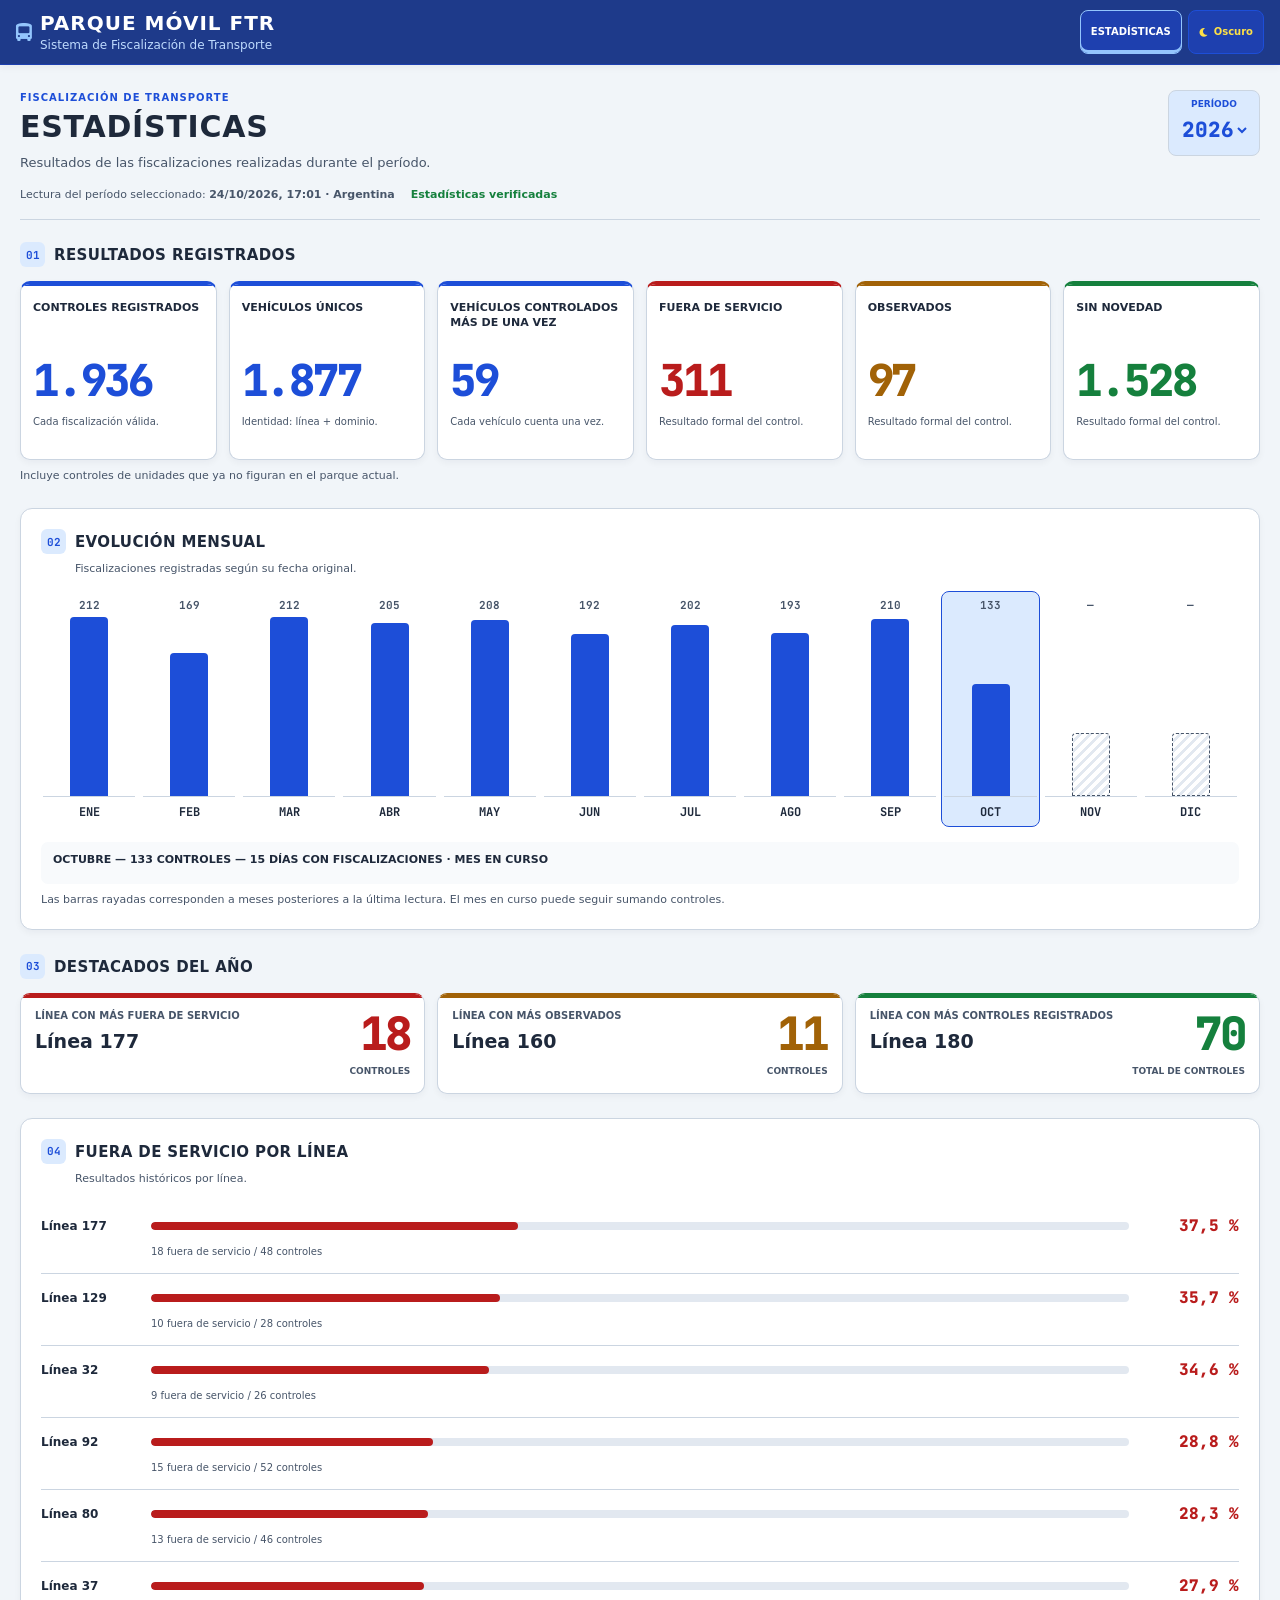
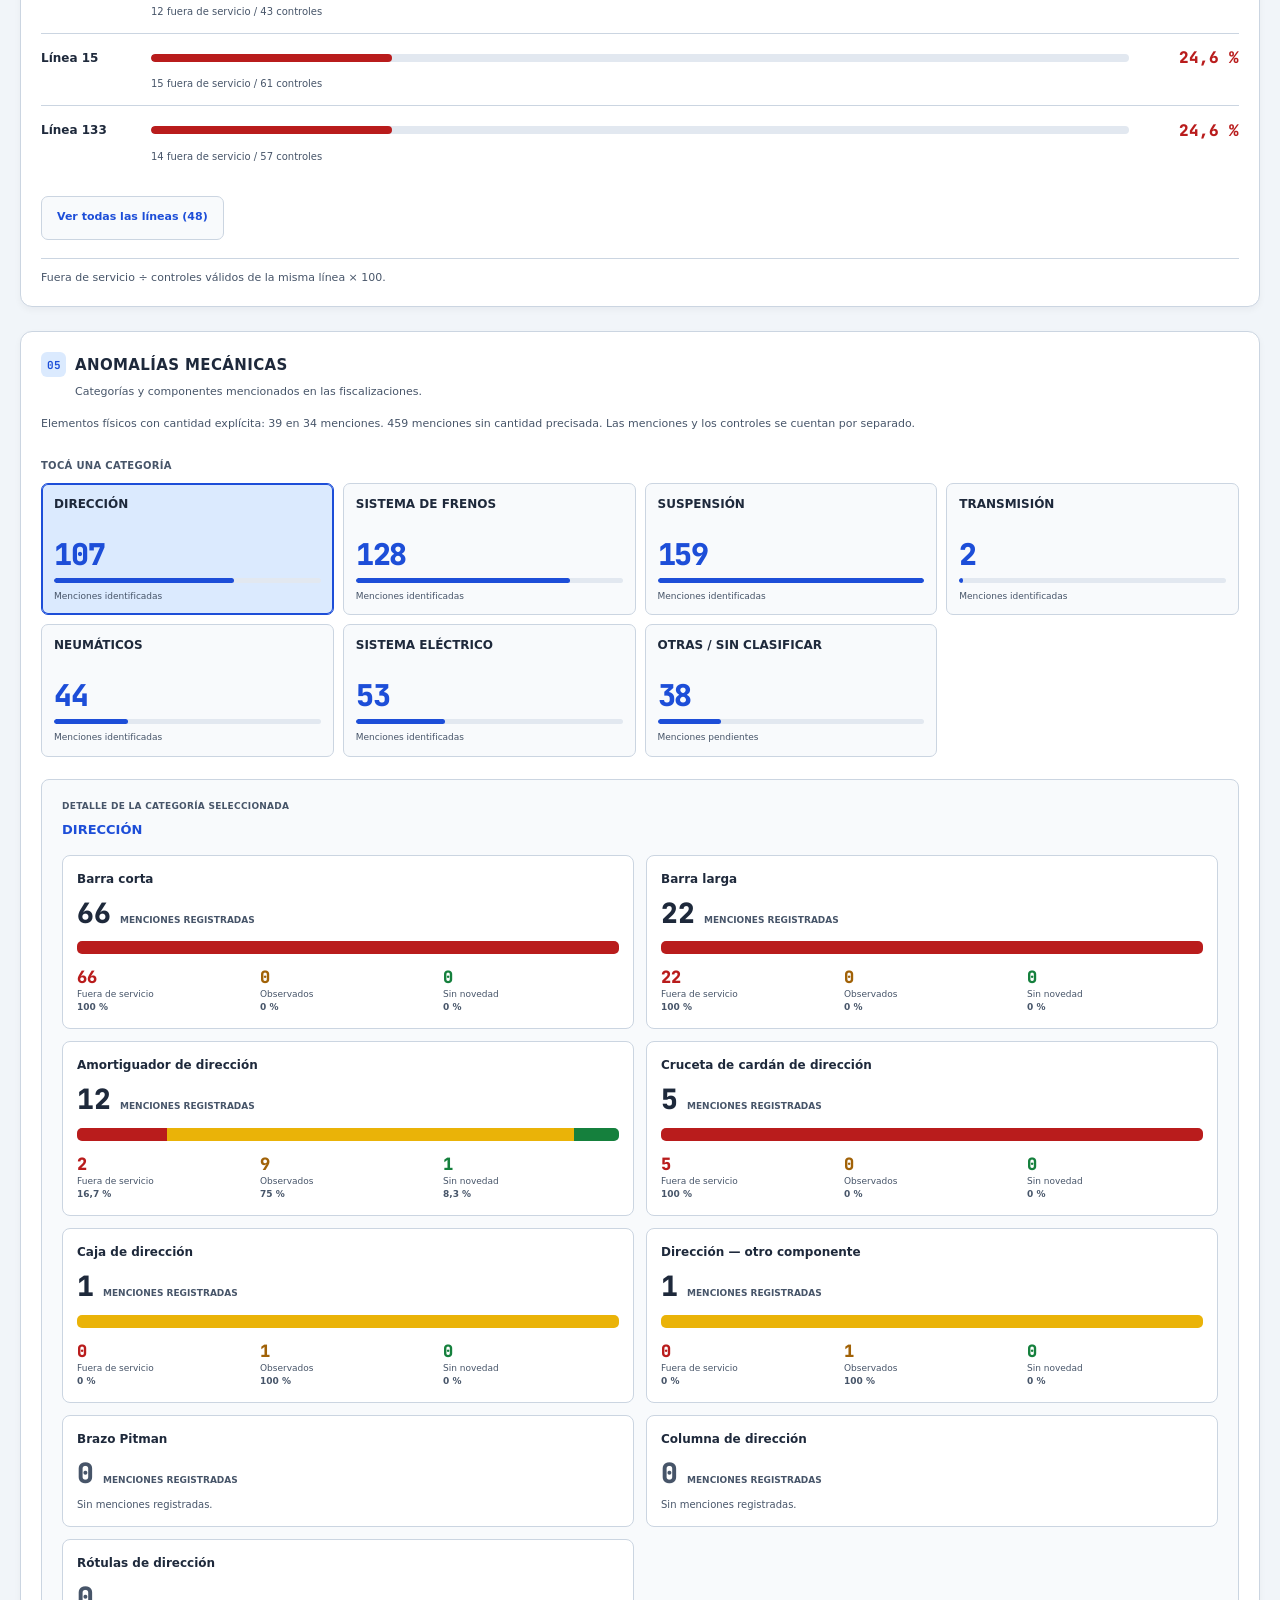
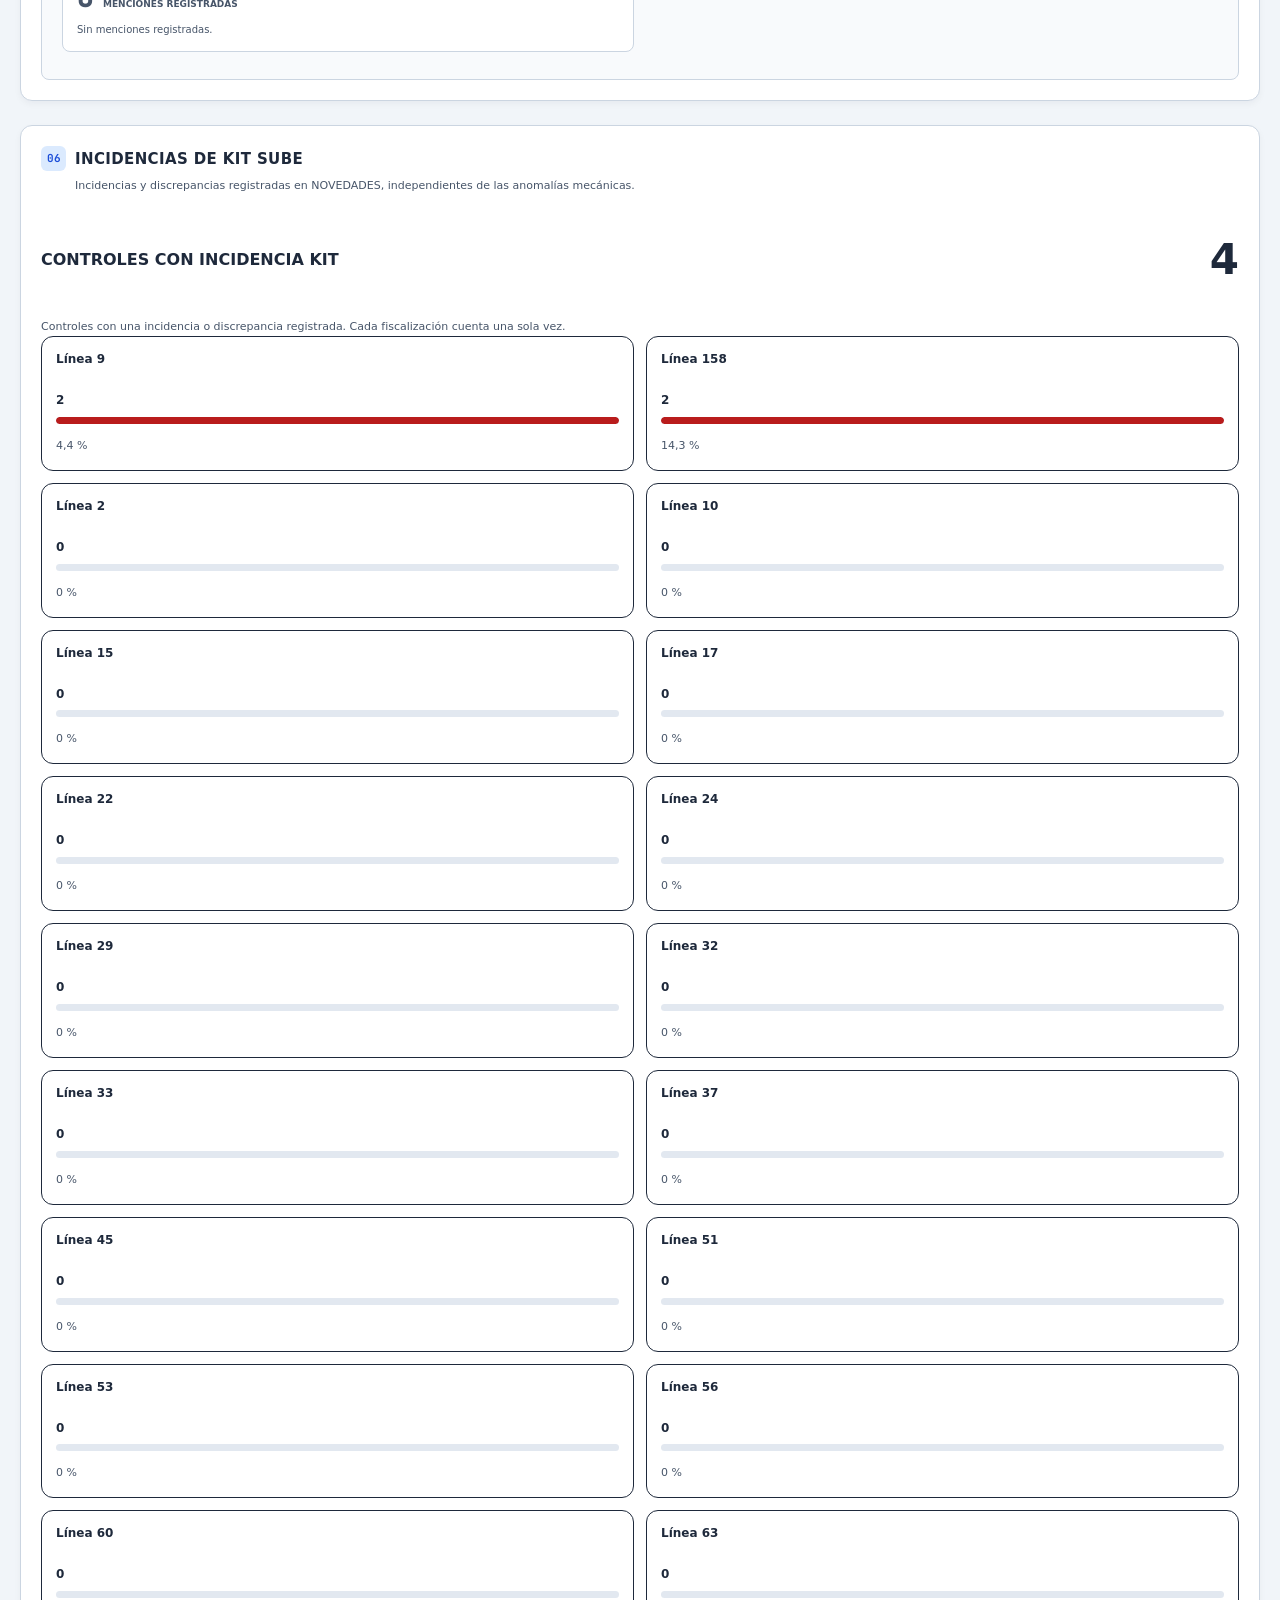
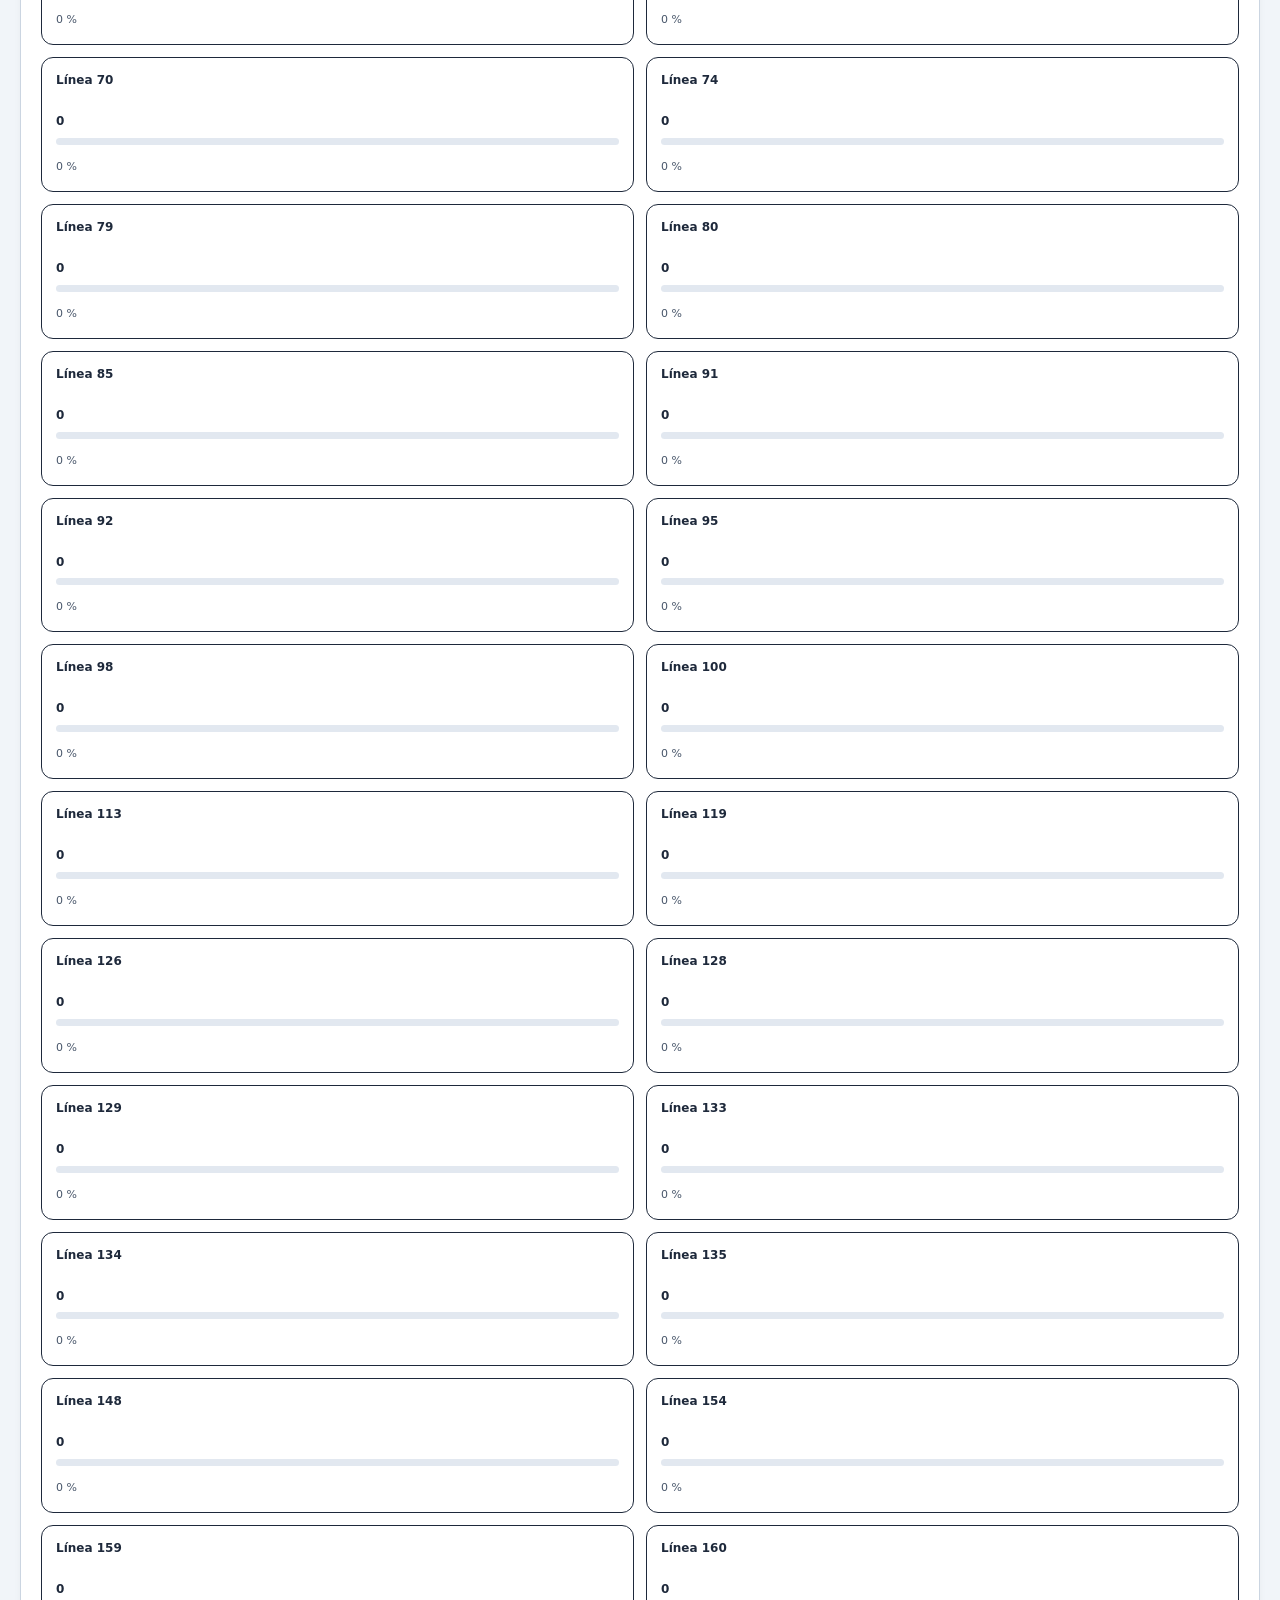
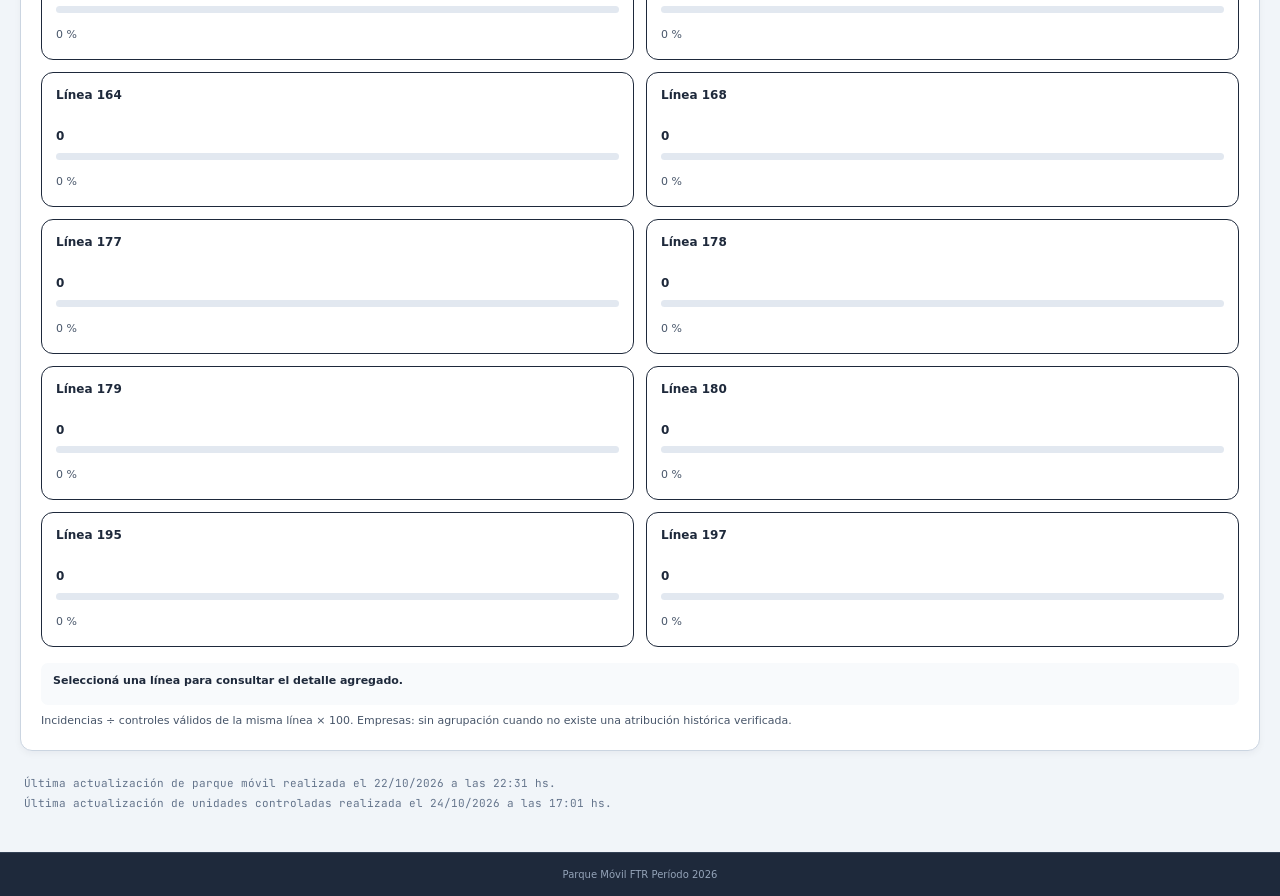
==== commit 96130f3e: "FTR 06.3.12: motor técnico 9, KIT independiente y revisión anual protegida" ====
--- a/estadisticas.html
+++ b/estadisticas.html
@@ -61,6 +61,13 @@
       <p id="mechanicsCoverage" class="section-note"></p>
       <div class="mechanics-layout"><div><p class="subheading">TOCÁ UNA CATEGORÍA</p><div id="categories" class="category-list" role="group" aria-label="Categorías mecánicas"></div></div><div id="componentPanel" class="component-panel" role="region" aria-labelledby="componentTitle" aria-live="polite"><p class="subheading">DETALLE DE LA CATEGORÍA SELECCIONADA</p><h3 id="componentTitle">DIRECCIÓN</h3><div id="components" class="component-grid"></div><p id="componentNote" class="section-note"></p></div></div>
     </section>
+    <section class="panel" aria-labelledby="kitTitle">
+      <div class="section-heading"><span class="section-number" aria-hidden="true">06</span><div><h2 id="kitTitle">INCIDENCIAS DE KIT SUBE</h2><p class="section-note">Incidencias y discrepancias registradas en NOVEDADES, independientes de las anomalías mecánicas.</p></div></div>
+      <div class="kit-indicator"><span>CONTROLES CON INCIDENCIA KIT</span><strong id="kitTotal">—</strong></div>
+      <p id="kitStatus" class="section-note" role="status"></p><div id="kitLines" class="kit-ranking" role="group" aria-label="Incidencias KIT por línea"></div>
+      <p id="kitDetail" class="chart-selection" aria-live="polite"></p>
+      <p class="section-note">Incidencias ÷ controles válidos de la misma línea × 100. Empresas: sin agrupación cuando no existe una atribución histórica verificada.</p>
+    </section>
     <div class="ftr-update-dates"><div id="fechaParque">Última actualización de parque móvil realizada el -</div><div id="fechaControlados">Última actualización de unidades controladas realizada el -</div></div>
   </main>
   <footer>Parque Móvil FTR <span id="footerPeriod"></span></footer>
--- a/ftr-estadisticas.css
+++ b/ftr-estadisticas.css
@@ -105,3 +105,6 @@
 
 .page-heading>div:first-child{min-width:0}
 @media(max-width:359px){.page-heading{gap:8px}.page-heading h1{font-size:22px}.period-badge{min-width:78px}.header-inner .brand-title{overflow-wrap:anywhere}}
+
+/* Sección independiente, con las mismas barras y controles del informe. */
+.kit-indicator{display:flex;align-items:center;justify-content:space-between;gap:16px;padding:20px 0;font-weight:700}.kit-indicator strong{font-size:42px}.kit-ranking{display:grid;grid-template-columns:repeat(2,minmax(0,1fr));gap:12px}.kit-line{font:inherit;color:inherit;background:transparent;border:1px solid currentColor;border-radius:12px;padding:14px;text-align:left;cursor:pointer}.kit-line:hover,.kit-line[aria-pressed=true]{background:rgba(99,140,220,.12)}.kit-line .track{margin:8px 0}.kit-line:focus-visible{outline:3px solid currentColor;outline-offset:3px}@media(max-width:640px){.kit-ranking{grid-template-columns:1fr}.kit-indicator{align-items:flex-start}}
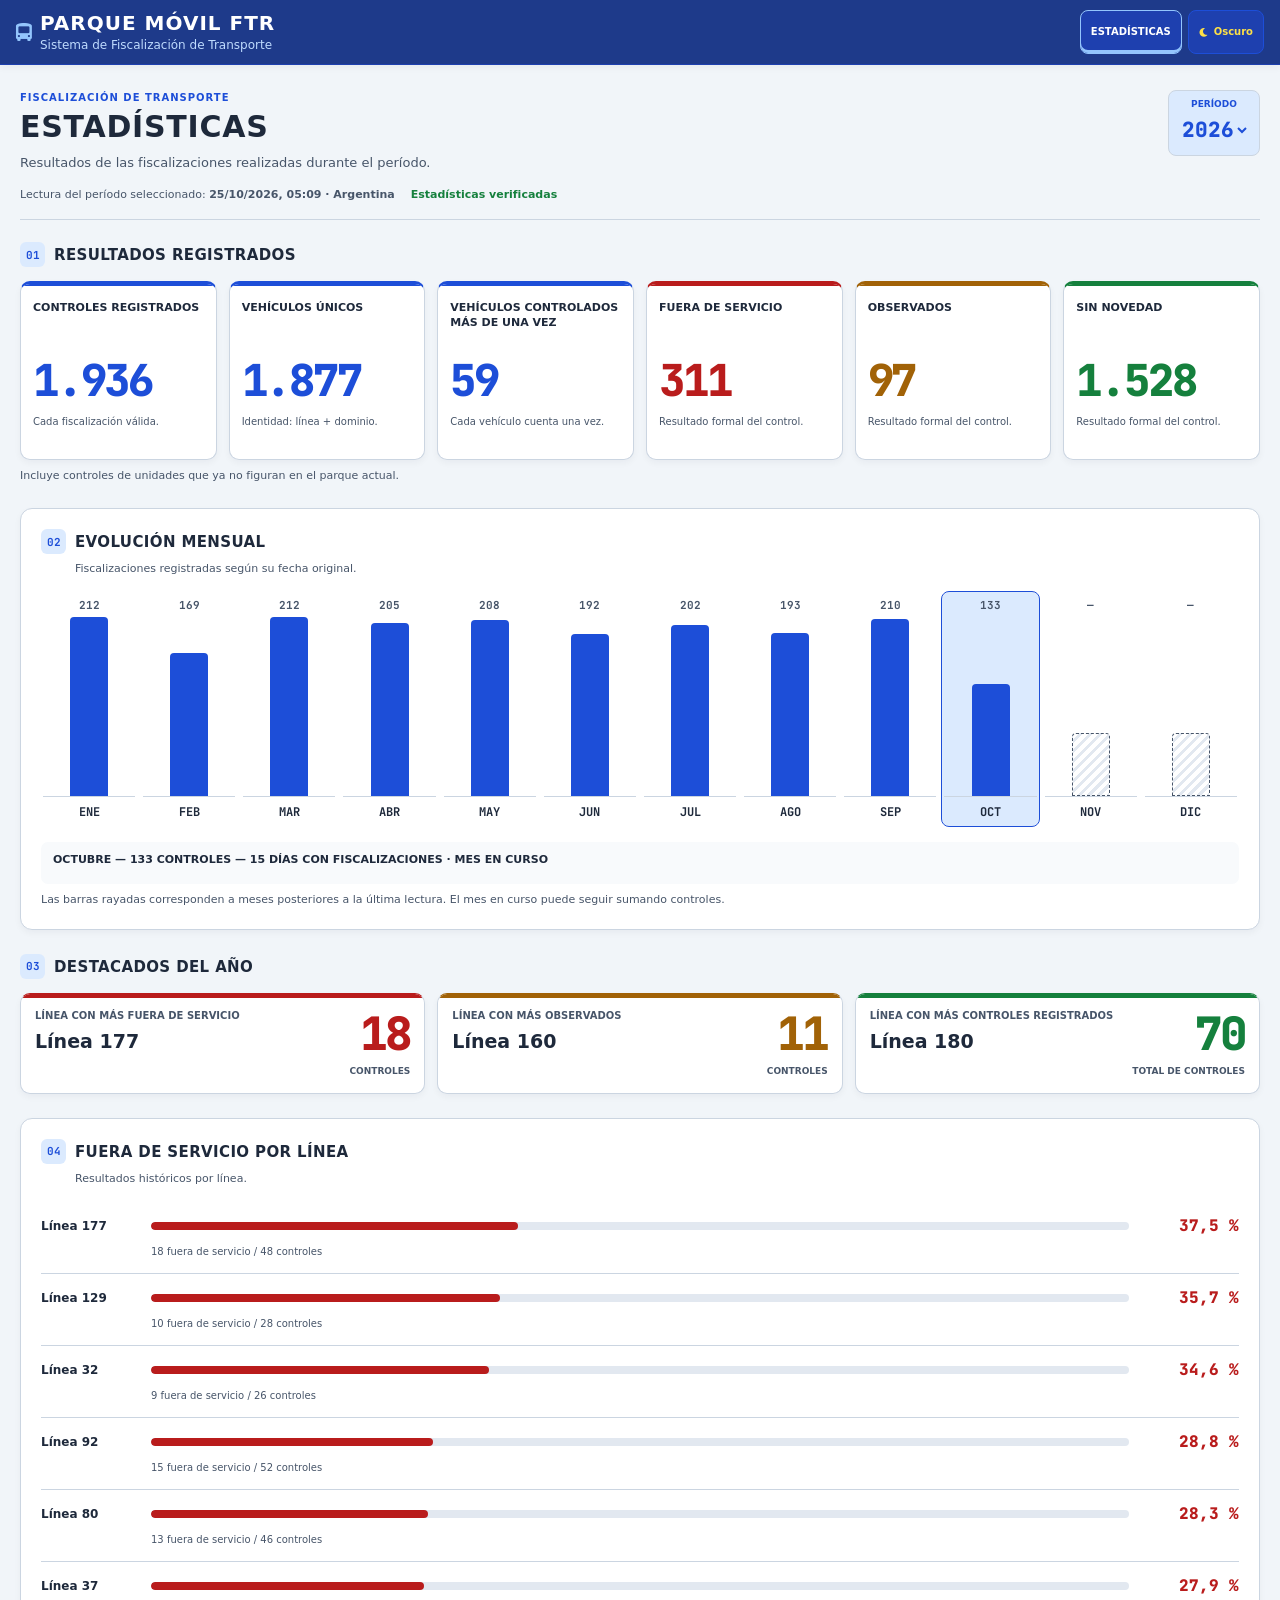
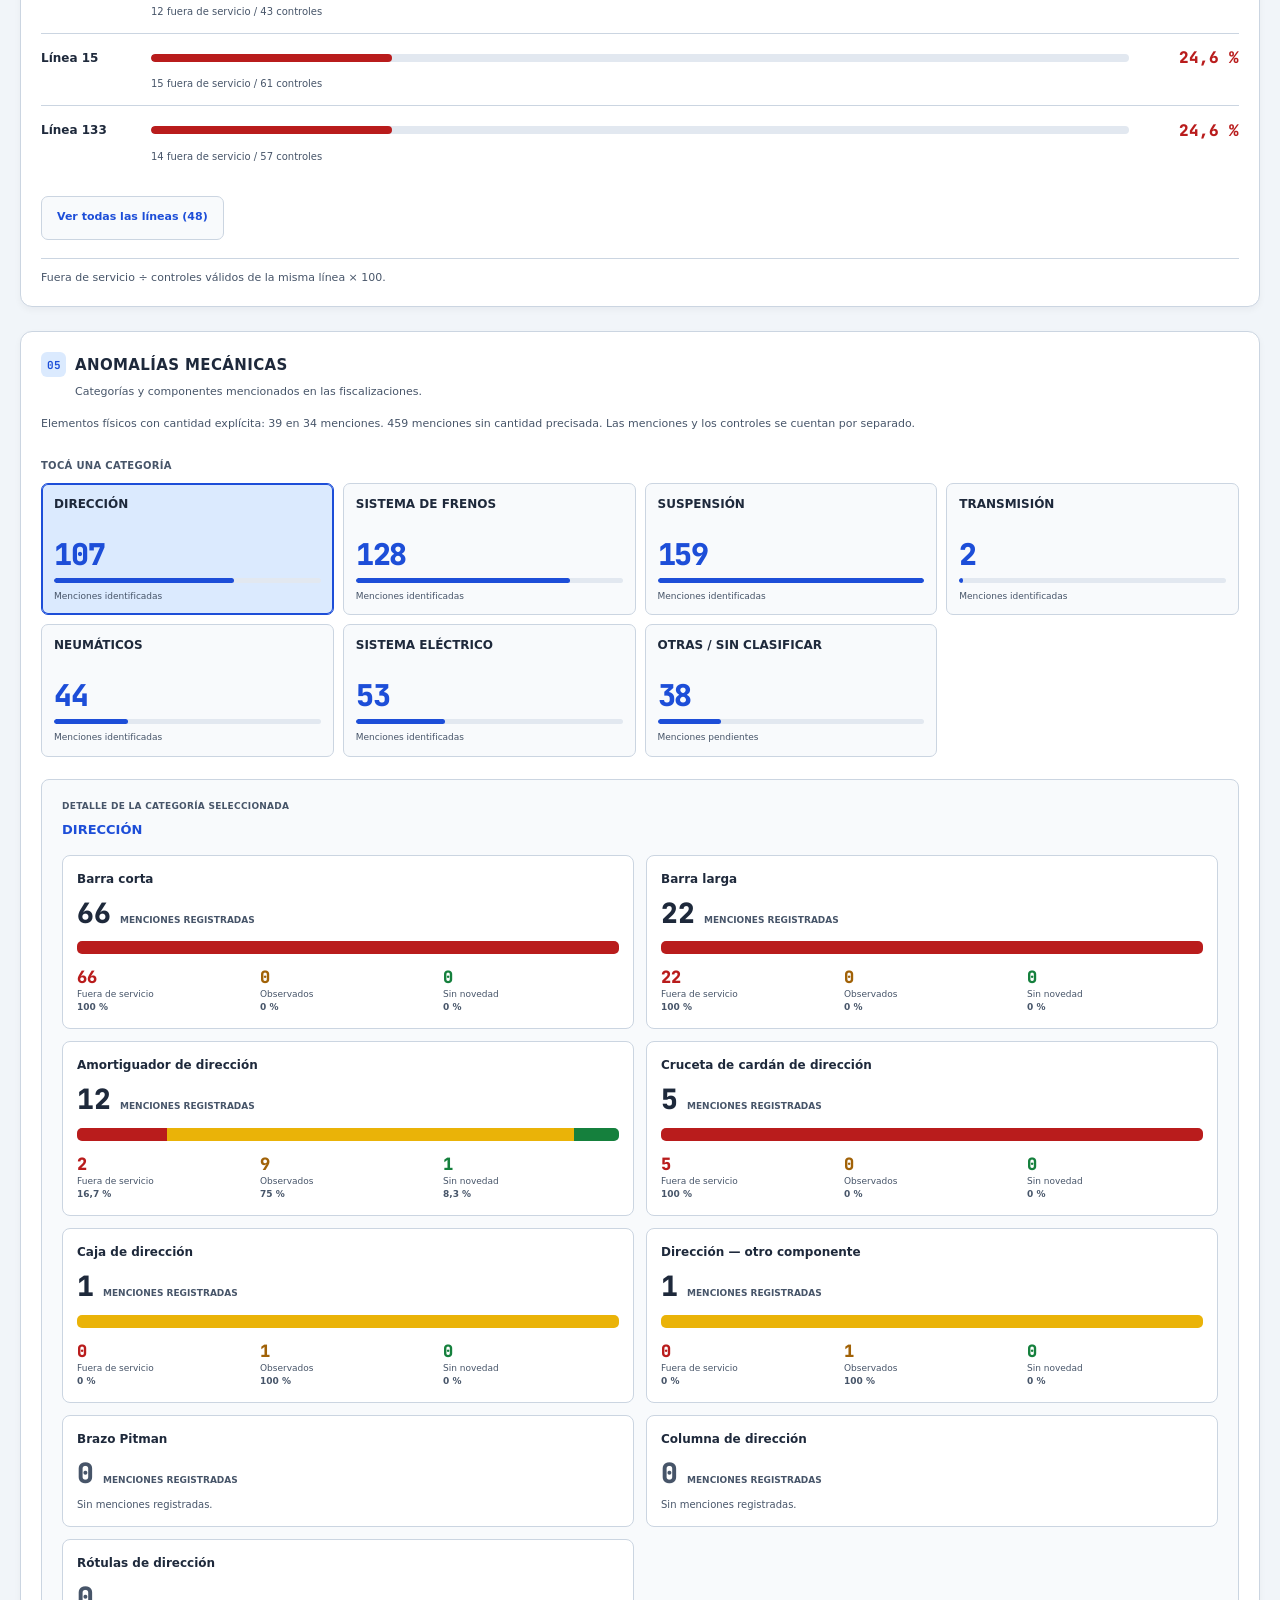
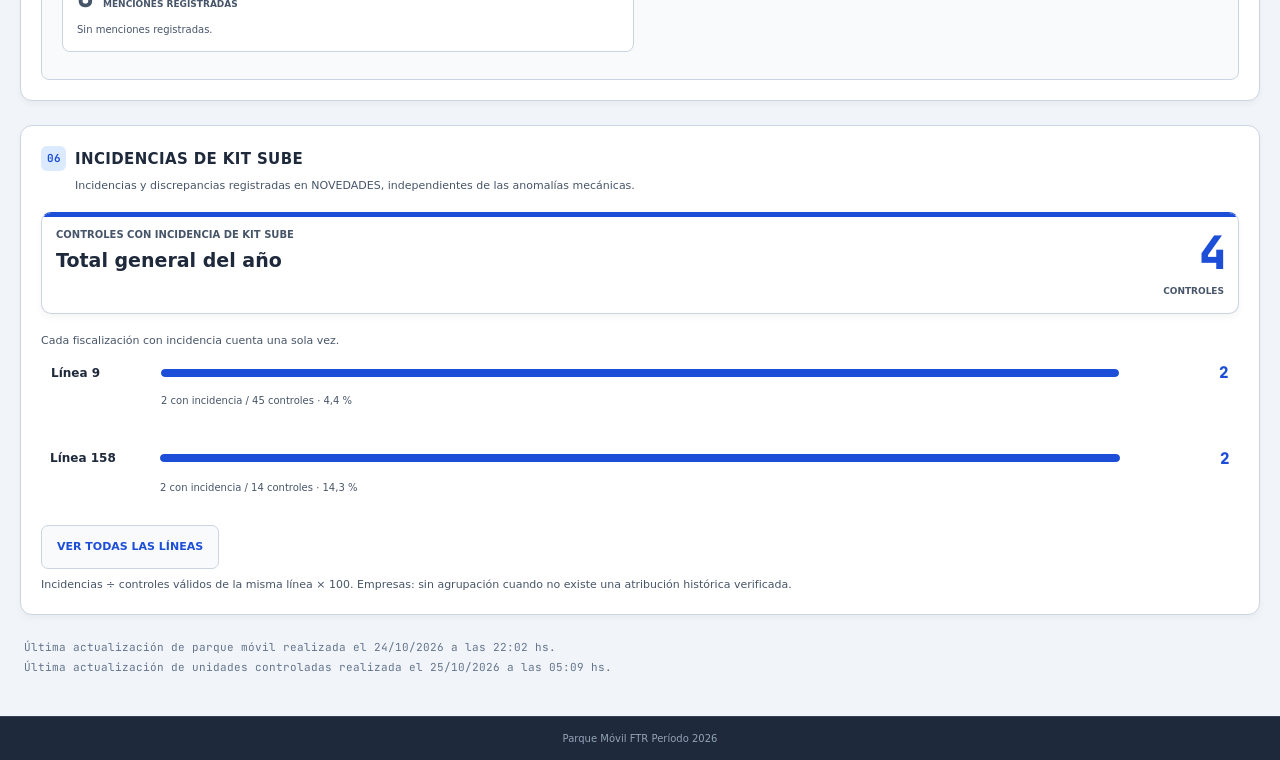
==== commit 45bda9d5: "FTR 06.3.13: KIT visual, motor 10 y cierre operativo verificado" ====
--- a/estadisticas.html
+++ b/estadisticas.html
@@ -63,9 +63,10 @@
     </section>
     <section class="panel" aria-labelledby="kitTitle">
       <div class="section-heading"><span class="section-number" aria-hidden="true">06</span><div><h2 id="kitTitle">INCIDENCIAS DE KIT SUBE</h2><p class="section-note">Incidencias y discrepancias registradas en NOVEDADES, independientes de las anomalías mecánicas.</p></div></div>
-      <div class="kit-indicator"><span>CONTROLES CON INCIDENCIA KIT</span><strong id="kitTotal">—</strong></div>
+      <div class="highlight kit-highlight"><div><h3>CONTROLES CON INCIDENCIA DE KIT SUBE</h3><p class="winner">Total general del año</p></div><div><p id="kitTotal" class="count">—</p><p class="unit">CONTROLES</p></div></div>
       <p id="kitStatus" class="section-note" role="status"></p><div id="kitLines" class="kit-ranking" role="group" aria-label="Incidencias KIT por línea"></div>
       <p id="kitDetail" class="chart-selection" aria-live="polite"></p>
+      <button id="showKitLines" class="secondary-button" type="button" aria-controls="kitLines" aria-expanded="false" hidden>VER TODAS LAS LÍNEAS</button>
       <p class="section-note">Incidencias ÷ controles válidos de la misma línea × 100. Empresas: sin agrupación cuando no existe una atribución histórica verificada.</p>
     </section>
     <div class="ftr-update-dates"><div id="fechaParque">Última actualización de parque móvil realizada el -</div><div id="fechaControlados">Última actualización de unidades controladas realizada el -</div></div>
--- a/ftr-estadisticas.css
+++ b/ftr-estadisticas.css
@@ -107,4 +107,12 @@
 @media(max-width:359px){.page-heading{gap:8px}.page-heading h1{font-size:22px}.period-badge{min-width:78px}.header-inner .brand-title{overflow-wrap:anywhere}}
 
 /* Sección independiente, con las mismas barras y controles del informe. */
-.kit-indicator{display:flex;align-items:center;justify-content:space-between;gap:16px;padding:20px 0;font-weight:700}.kit-indicator strong{font-size:42px}.kit-ranking{display:grid;grid-template-columns:repeat(2,minmax(0,1fr));gap:12px}.kit-line{font:inherit;color:inherit;background:transparent;border:1px solid currentColor;border-radius:12px;padding:14px;text-align:left;cursor:pointer}.kit-line:hover,.kit-line[aria-pressed=true]{background:rgba(99,140,220,.12)}.kit-line .track{margin:8px 0}.kit-line:focus-visible{outline:3px solid currentColor;outline-offset:3px}@media(max-width:640px){.kit-ranking{grid-template-columns:1fr}.kit-indicator{align-items:flex-start}}
+/* KIT shares the section 04 highlight, bars and expansion button. */
+.kit-highlight{display:grid;grid-template-columns:minmax(0,1fr) auto;gap:16px;margin:18px 0}
+.kit-highlight .count,.kit-highlight .unit{text-align:right}.kit-highlight .count{margin-top:0}
+.kit-ranking{display:grid;gap:14px}.kit-line{font:inherit;color:inherit;background:transparent;border:1px solid transparent;border-radius:7px;padding:9px;text-align:left;width:100%;cursor:pointer}
+.kit-line:hover,.kit-line[aria-pressed=true]{background:var(--blue-soft);border-color:var(--blue)}
+.kit-line .fill{background:var(--blue)}.kit-line .ratio-value{color:var(--blue)}.kit-line .ratio-detail{display:block}
+.kit-line:focus-visible,#showKitLines:focus-visible{outline:3px solid var(--blue);outline-offset:3px}
+.kit-ranking{grid-template-columns:minmax(0,1fr)}
+#kitDetail:empty{display:none}
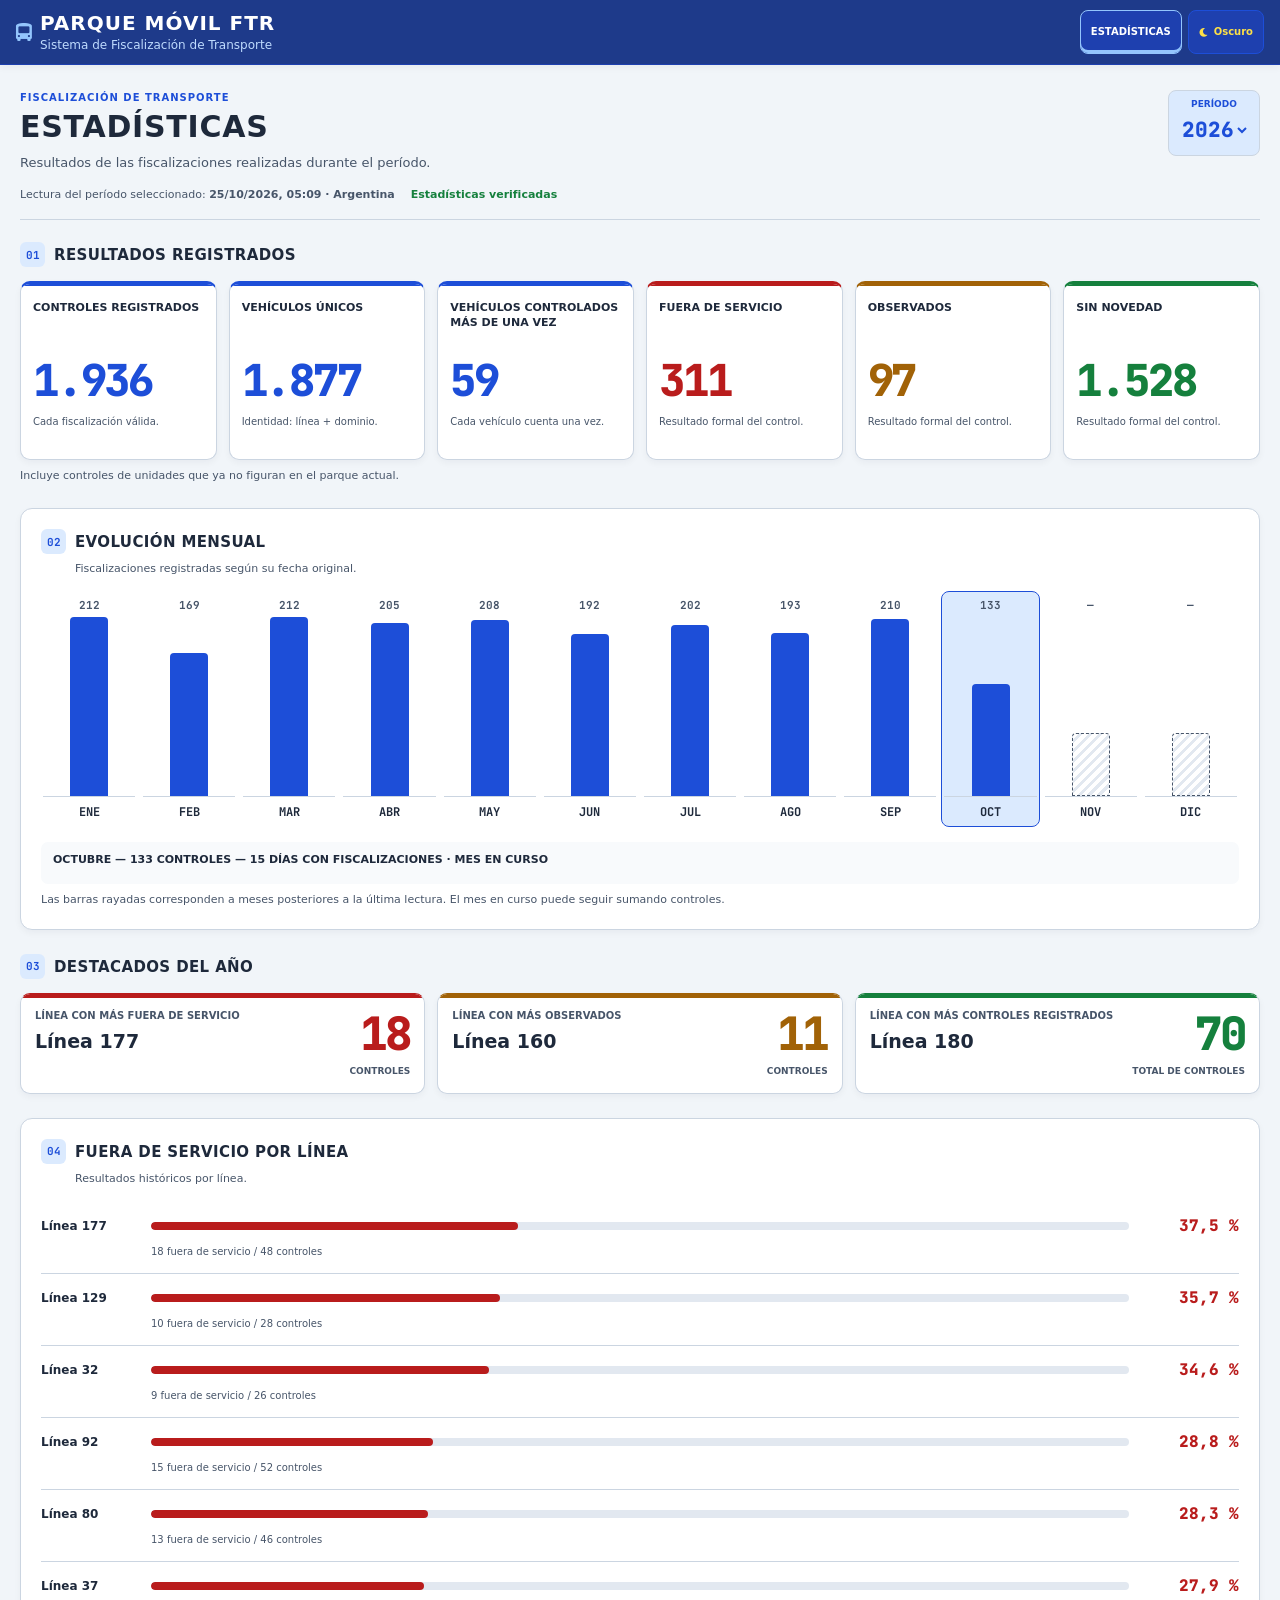
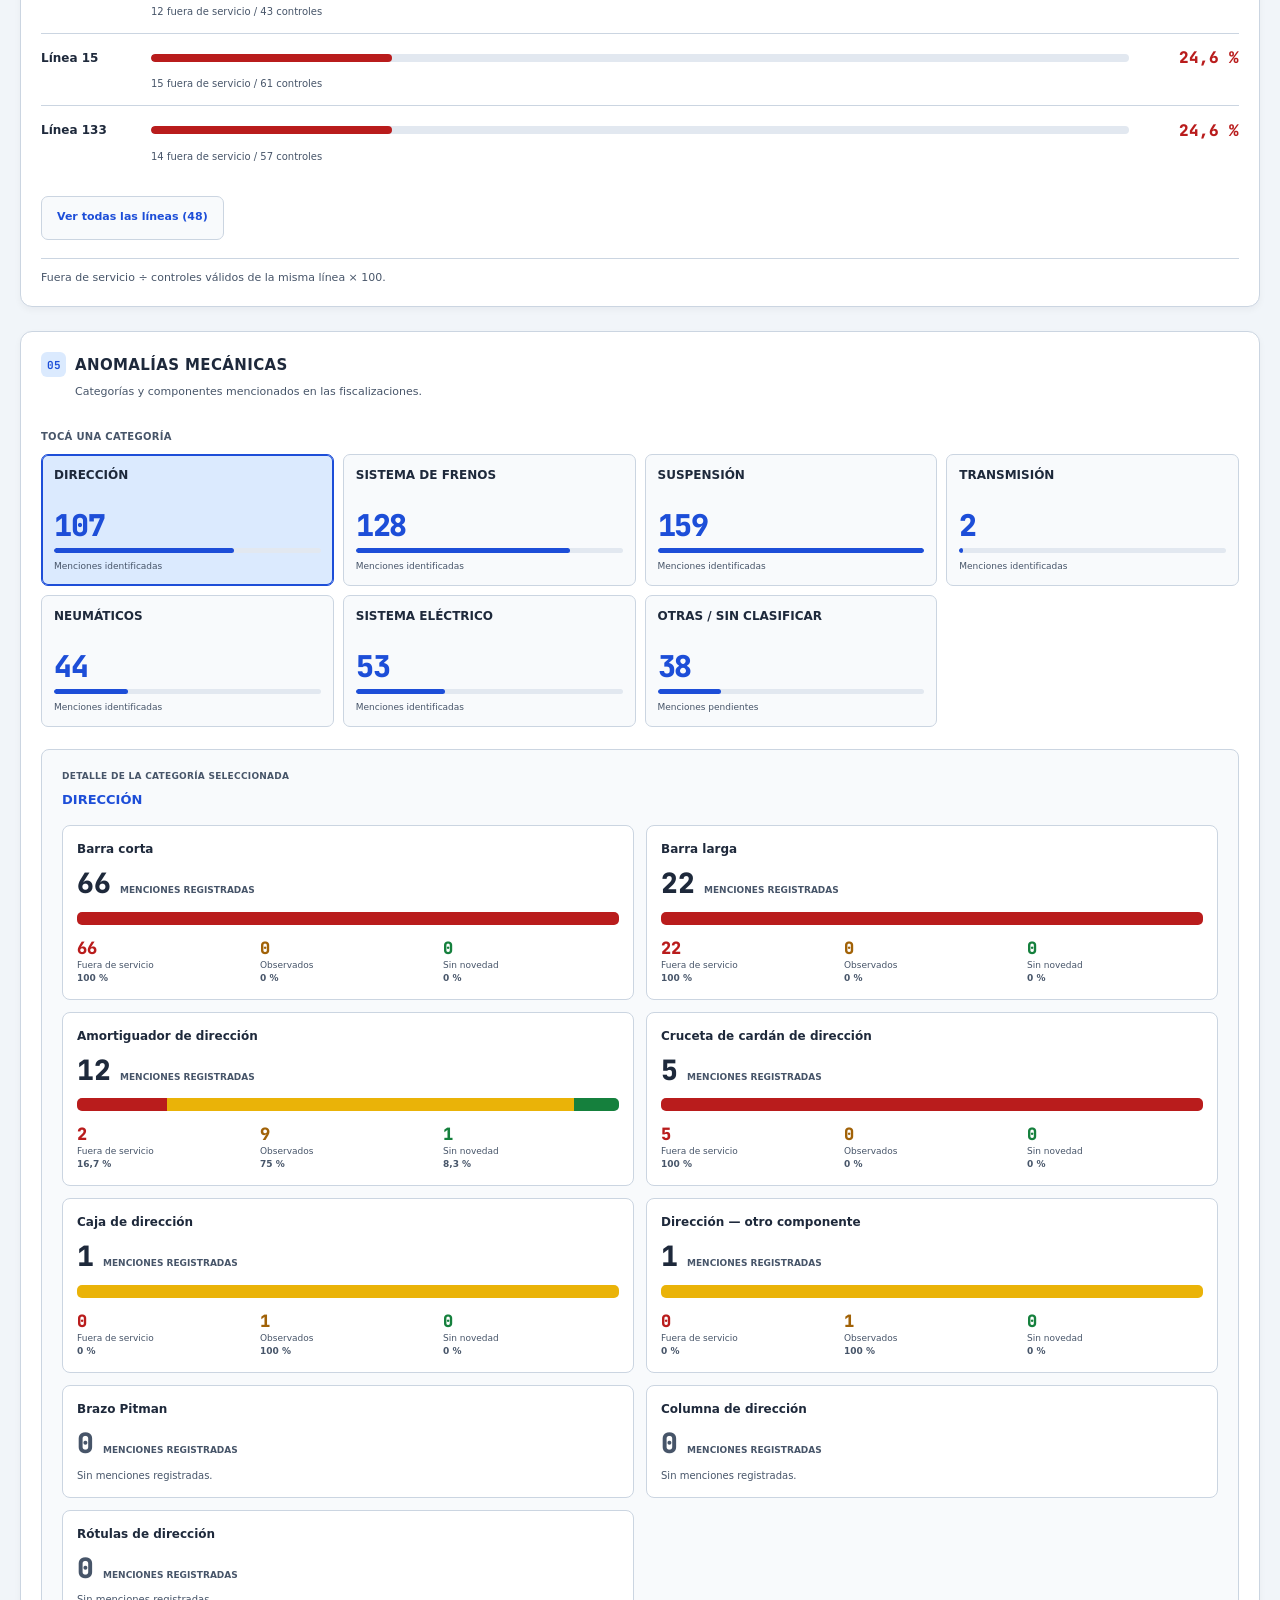
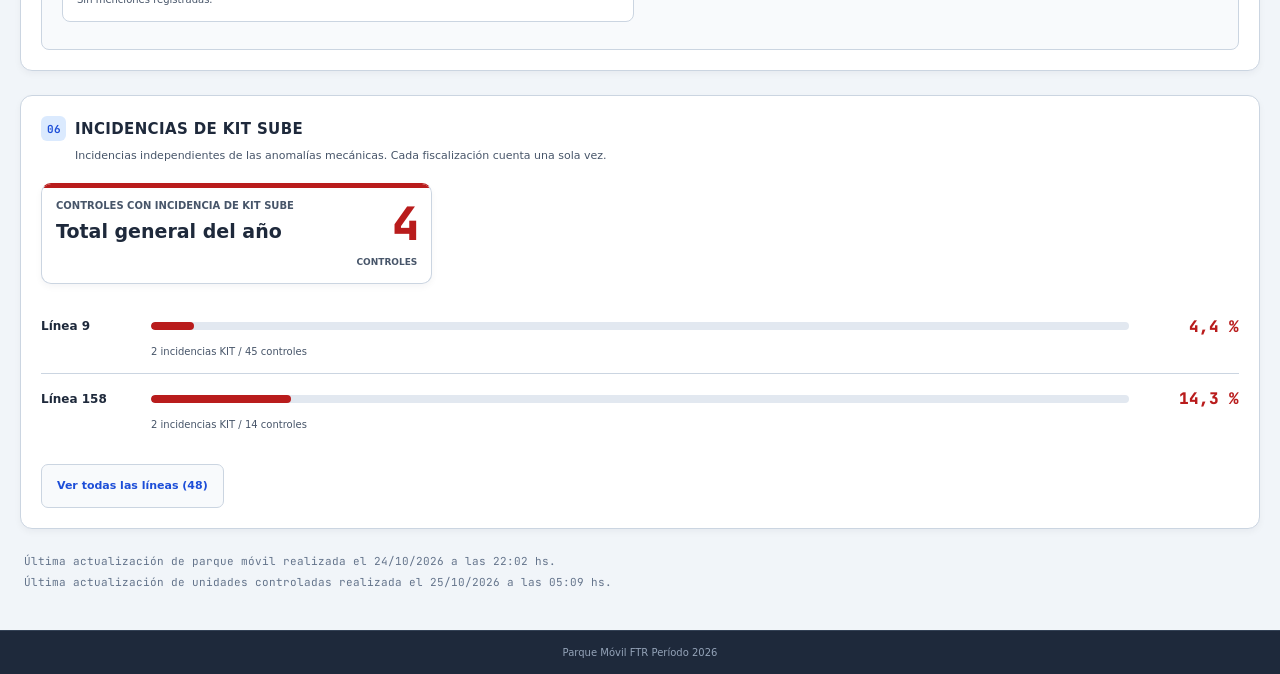
==== commit 75d02e30: "Unificar filas KIT con proporciones y compactar tarjeta anual" ====
--- a/estadisticas.html
+++ b/estadisticas.html
@@ -58,16 +58,14 @@
     <section class="panel" aria-labelledby="mechanicsTitle">
       <div class="section-heading"><span class="section-number" aria-hidden="true">05</span><div><h2 id="mechanicsTitle">ANOMALÍAS MECÁNICAS</h2><p class="section-note">Categorías y componentes mencionados en las fiscalizaciones.</p></div></div>
       <p id="mechanicsStatus" class="notice">Sin análisis disponible.</p>
-      <p id="mechanicsCoverage" class="section-note"></p>
       <div class="mechanics-layout"><div><p class="subheading">TOCÁ UNA CATEGORÍA</p><div id="categories" class="category-list" role="group" aria-label="Categorías mecánicas"></div></div><div id="componentPanel" class="component-panel" role="region" aria-labelledby="componentTitle" aria-live="polite"><p class="subheading">DETALLE DE LA CATEGORÍA SELECCIONADA</p><h3 id="componentTitle">DIRECCIÓN</h3><div id="components" class="component-grid"></div><p id="componentNote" class="section-note"></p></div></div>
     </section>
     <section class="panel" aria-labelledby="kitTitle">
-      <div class="section-heading"><span class="section-number" aria-hidden="true">06</span><div><h2 id="kitTitle">INCIDENCIAS DE KIT SUBE</h2><p class="section-note">Incidencias y discrepancias registradas en NOVEDADES, independientes de las anomalías mecánicas.</p></div></div>
-      <div class="highlight kit-highlight"><div><h3>CONTROLES CON INCIDENCIA DE KIT SUBE</h3><p class="winner">Total general del año</p></div><div><p id="kitTotal" class="count">—</p><p class="unit">CONTROLES</p></div></div>
-      <p id="kitStatus" class="section-note" role="status"></p><div id="kitLines" class="kit-ranking" role="group" aria-label="Incidencias KIT por línea"></div>
+      <div class="section-heading"><span class="section-number" aria-hidden="true">06</span><div><h2 id="kitTitle">INCIDENCIAS DE KIT SUBE</h2><p class="section-note">Incidencias independientes de las anomalías mecánicas. Cada fiscalización cuenta una sola vez.</p></div></div>
+      <div class="highlight-grid kit-highlights"><div class="highlight red kit-highlight"><div><h3>CONTROLES CON INCIDENCIA DE KIT SUBE</h3><p class="winner">Total general del año</p></div><div><p id="kitTotal" class="count">—</p><p class="unit">CONTROLES</p></div></div></div>
+      <p id="kitStatus" class="section-note" role="status"></p><div id="kitLines" class="ratio-list" role="group" aria-label="Incidencias KIT por línea"></div>
       <p id="kitDetail" class="chart-selection" aria-live="polite"></p>
-      <button id="showKitLines" class="secondary-button" type="button" aria-controls="kitLines" aria-expanded="false" hidden>VER TODAS LAS LÍNEAS</button>
-      <p class="section-note">Incidencias ÷ controles válidos de la misma línea × 100. Empresas: sin agrupación cuando no existe una atribución histórica verificada.</p>
+      <button id="showKitLines" class="secondary-button" type="button" aria-controls="kitLines" aria-expanded="false" hidden>Ver todas las líneas</button>
     </section>
     <div class="ftr-update-dates"><div id="fechaParque">Última actualización de parque móvil realizada el -</div><div id="fechaControlados">Última actualización de unidades controladas realizada el -</div></div>
   </main>
--- a/ftr-estadisticas.css
+++ b/ftr-estadisticas.css
@@ -106,13 +106,12 @@
 .page-heading>div:first-child{min-width:0}
 @media(max-width:359px){.page-heading{gap:8px}.page-heading h1{font-size:22px}.period-badge{min-width:78px}.header-inner .brand-title{overflow-wrap:anywhere}}
 
-/* Sección independiente, con las mismas barras y controles del informe. */
-/* KIT shares the section 04 highlight, bars and expansion button. */
-.kit-highlight{display:grid;grid-template-columns:minmax(0,1fr) auto;gap:16px;margin:18px 0}
+/* Sections 04 and 06 share ratioRow and all row/bar/button styles. */
+.ratio-row .track,.ratio-row .fill,.ratio-detail{display:block}
+button.ratio-row{font:inherit;color:inherit;background:transparent;text-align:left;width:100%;border-top:0;border-left:0;border-right:0}
+button.ratio-row:hover,button.ratio-row[aria-pressed=true]{background:var(--soft)}
+.kit-highlights{margin:18px 0;grid-template-columns:minmax(0,1fr)}
+@media(min-width:960px){.kit-highlights{grid-template-columns:repeat(3,minmax(0,1fr))}}
+.kit-highlight{display:grid;grid-template-columns:minmax(0,1fr) auto}
 .kit-highlight .count,.kit-highlight .unit{text-align:right}.kit-highlight .count{margin-top:0}
-.kit-ranking{display:grid;gap:14px}.kit-line{font:inherit;color:inherit;background:transparent;border:1px solid transparent;border-radius:7px;padding:9px;text-align:left;width:100%;cursor:pointer}
-.kit-line:hover,.kit-line[aria-pressed=true]{background:var(--blue-soft);border-color:var(--blue)}
-.kit-line .fill{background:var(--blue)}.kit-line .ratio-value{color:var(--blue)}.kit-line .ratio-detail{display:block}
-.kit-line:focus-visible,#showKitLines:focus-visible{outline:3px solid var(--blue);outline-offset:3px}
-.kit-ranking{grid-template-columns:minmax(0,1fr)}
 #kitDetail:empty{display:none}
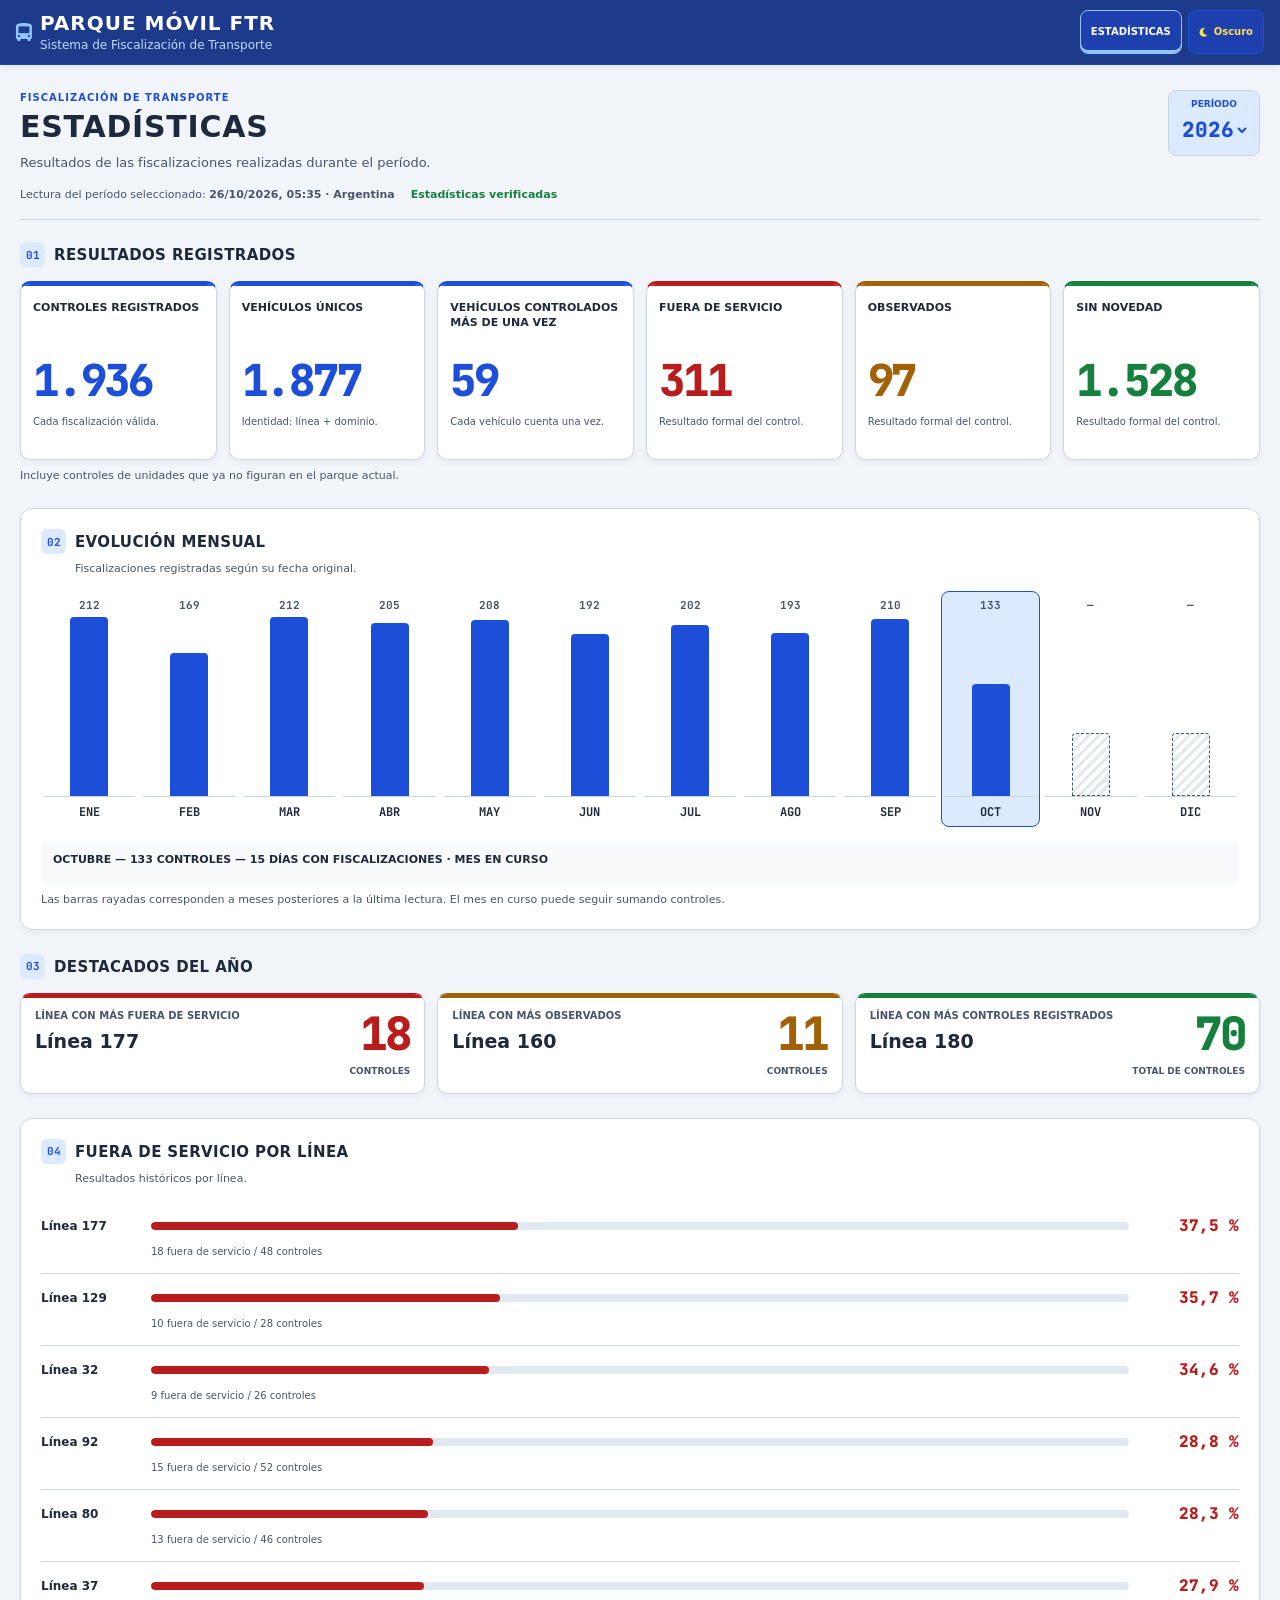
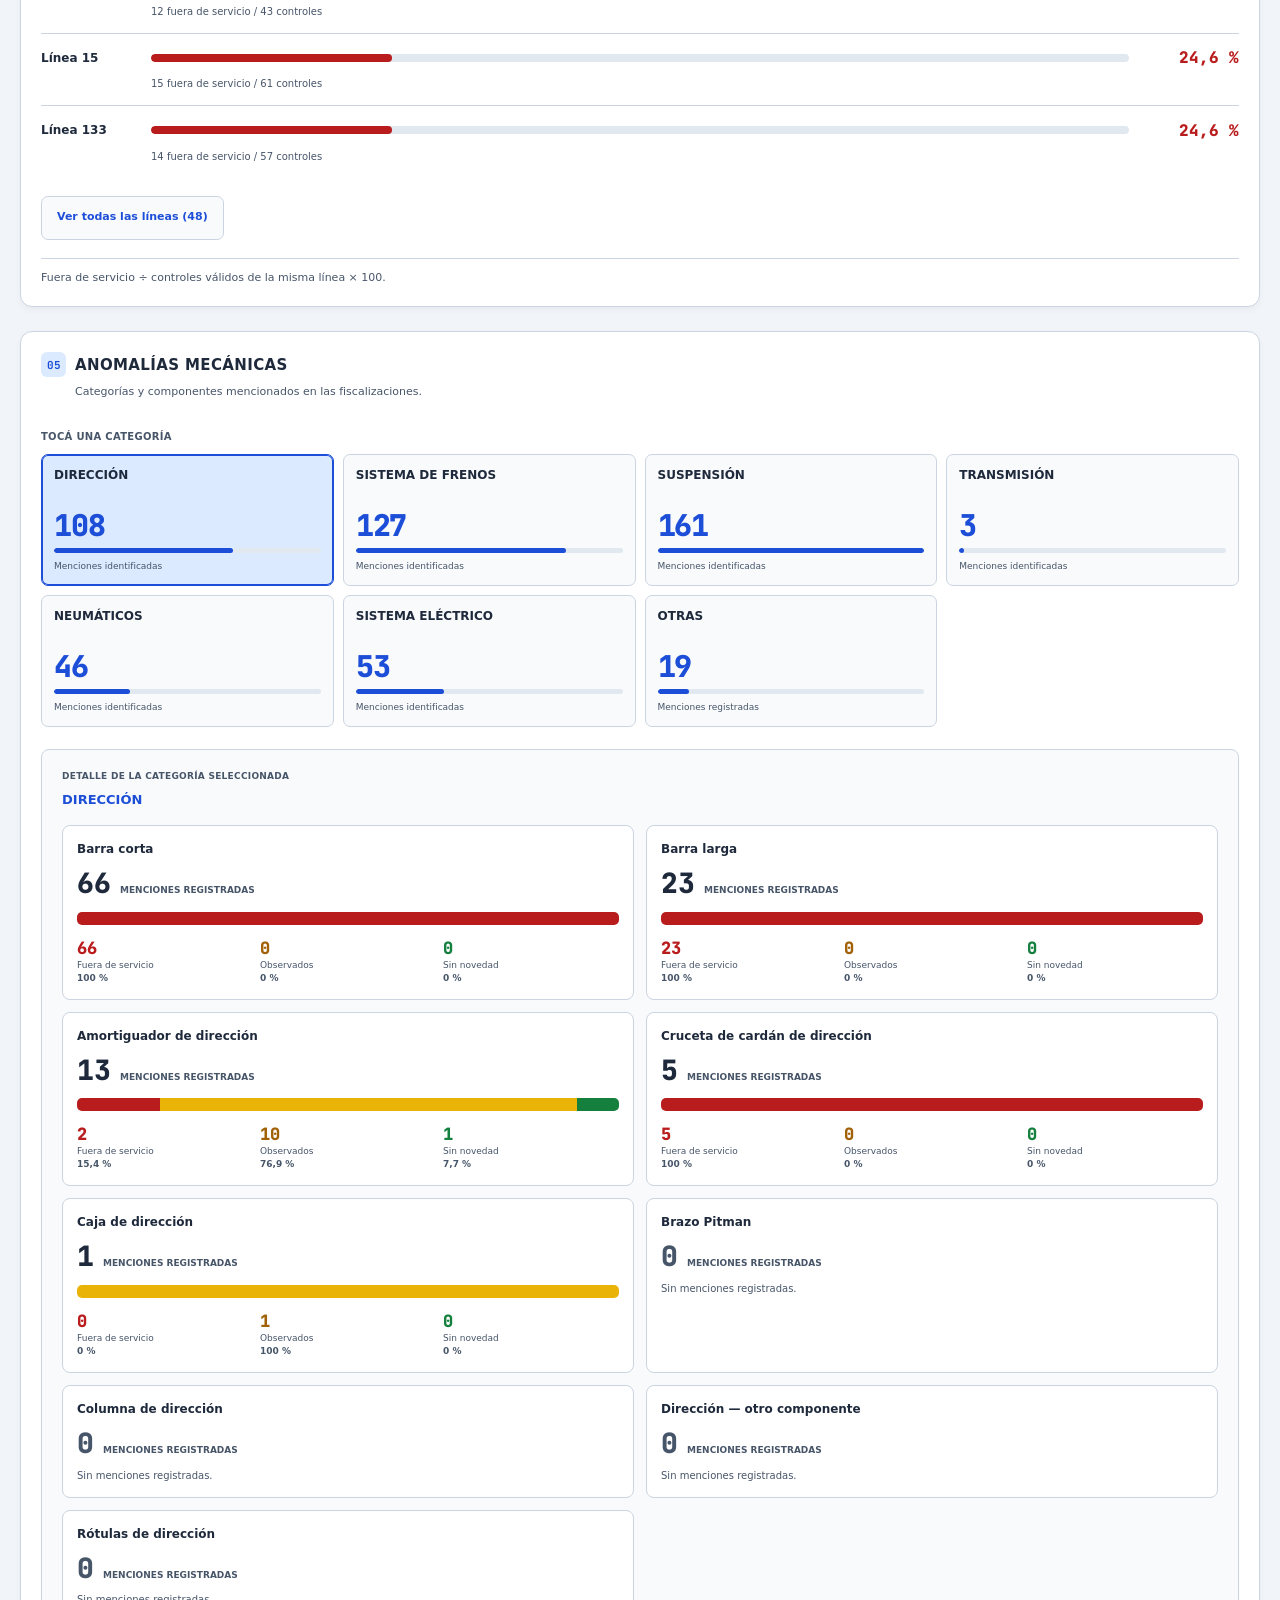
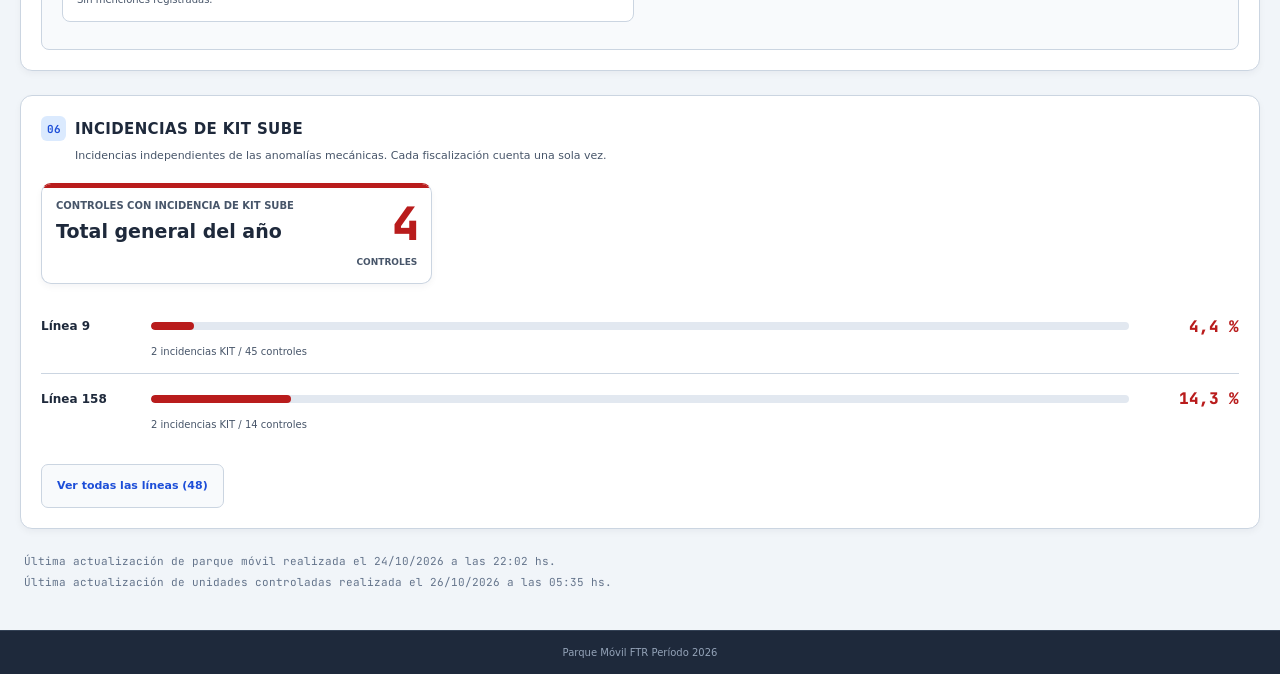
==== commit 086ffdfe: "FTR 06.3.14: interpretar descriptores confirmados y mostrar la cola real" ====
--- a/estadisticas.html
+++ b/estadisticas.html
@@ -9,10 +9,10 @@
   <link rel="preconnect" href="https://fonts.gstatic.com" crossorigin>
   <link href="https://fonts.googleapis.com/css2?family=JetBrains+Mono:wght@700;800&display=swap" rel="stylesheet">
   <link href="https://cdnjs.cloudflare.com/ajax/libs/font-awesome/6.0.0/css/all.min.css" rel="stylesheet">
-  <link rel="stylesheet" href="ftr-estadisticas.css">
+  <link rel="stylesheet" href="ftr-estadisticas.css?v=20261025-kit-porcentajes">
   <script>try { document.documentElement.classList.toggle('dark', localStorage.getItem('theme') === 'dark' || (!localStorage.getItem('theme') && matchMedia('(prefers-color-scheme: dark)').matches)); } catch (_) {}</script>
   <script src="ftr-datos.js" defer></script>
-  <script src="ftr-estadisticas.js" defer></script>
+  <script src="ftr-estadisticas.js?v=20261026-catalogo8" defer></script>
 <link rel="stylesheet" href="ftr-navegacion.css">
 </head>
 <body>
